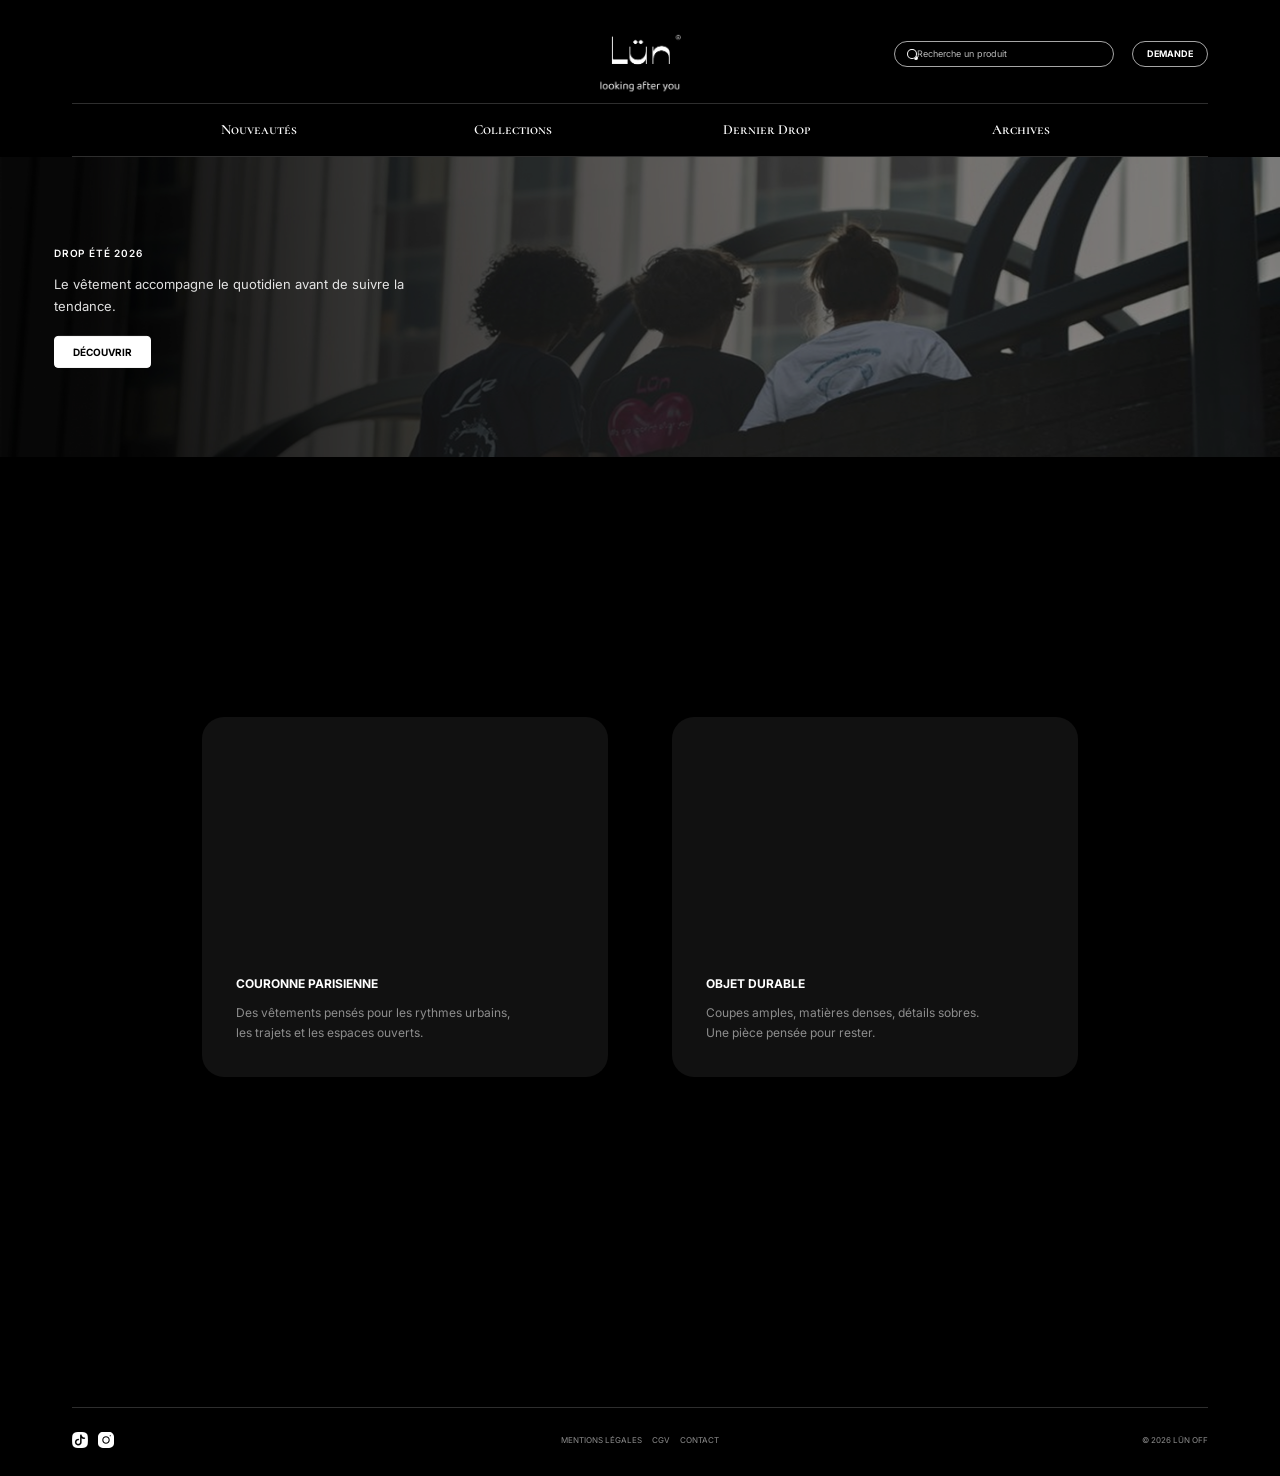
==== index.html @ eb6a6008 "Premier envoi de mon site" ====
<!DOCTYPE html>
<html lang="fr">
<head>
    <meta charset="UTF-8">
    <meta name="viewport" content="width=device-width, initial-scale=1.0">
    <title>LÜN — Summer Drop</title>
    <link rel="preconnect" href="https://fonts.googleapis.com">
    <link rel="preconnect" href="https://fonts.gstatic.com" crossorigin>
    <link href="https://fonts.googleapis.com/css2?family=Cormorant+SC:wght@500;600&family=Inter:wght@300;400;500;600;700;800&display=swap" rel="stylesheet">
    <link rel="stylesheet" href="style.css">
</head>

<body>
<header class="site-header">
    <div class="header-main">
        <div class="header-spacer"></div>

        <a href="index.html" class="brand" aria-label="Accueil LÜN">
            <img src="logo.png" alt="LÜN">
        </a>

        <div class="header-tools">
            <label class="search-shell">
                <input type="search" class="search-custom" placeholder="Recherche un produit" aria-label="Recherche un produit">
            </label>
            <a href="panier.html" class="header-order-link">Demande</a>
        </div>
    </div>

    <nav class="nav-links" aria-label="Navigation principale">
        <a href="nouveautes.html">Nouveautés</a>
        <a href="nouveautes.html#collection">Collections</a>
        <a href="nouveautes.html">Dernier Drop</a>
        <a href="archives.html">Archives</a>
    </nav>
</header>

<main>
    <section class="home-hero">
        <img src="banner.jpg" alt="LÜN Summer Drop en milieu urbain">

        <div class="home-hero-content">
            <p class="eyebrow">Drop été 2026</p>
            <h1>Le vêtement accompagne le quotidien avant de suivre la tendance.</h1>
            <a href="nouveautes.html" class="primary-link">Découvrir</a>
        </div>
    </section>

    <section class="editorial-grid" aria-label="Univers LÜN">
        <article class="editorial-tile">
            <p>Couronne parisienne</p>
            <span>Des vêtements pensés pour les rythmes urbains, les trajets et les espaces ouverts.</span>
        </article>

        <article class="editorial-tile">
            <p>Objet durable</p>
            <span>Coupes amples, matières denses, détails sobres. Une pièce pensée pour rester.</span>
        </article>
    </section>
</main>

<footer class="site-footer">
    <div class="footer-socials">
        <a href="https://www.tiktok.com/" target="_blank" rel="noreferrer" aria-label="TikTok LÜN">
            <img src="tiktok bouton.svg" alt="">
        </a>
        <a href="https://www.instagram.com/lunofc01/" target="_blank" rel="noreferrer" aria-label="Instagram LÜN">
            <img src="instagram bouton.svg" alt="">
        </a>
    </div>

    <div class="footer-links">
        <a href="panier.html#infos">Mentions légales</a>
        <a href="panier.html#infos">CGV</a>
        <a href="panier.html#contact">Contact</a>
    </div>

    <p class="footer-copy">© 2026 LÜN OFF</p>
</footer>

<script src="script.js"></script>
</body>
</html>
---- style.css ----
:root {
    --black: #000000;
    --white: #ffffff;
    --muted: #8d8d8d;
    --soft: #151515;
    --line: rgba(255, 255, 255, 0.18);
    --line-soft: rgba(255, 255, 255, 0.08);
}

* {
    box-sizing: border-box;
    margin: 0;
    padding: 0;
}

html {
    scroll-behavior: smooth;
}

body {
    min-height: 100vh;
    background: var(--black);
    color: var(--white);
    font-family: "Inter", Arial, sans-serif;
    overflow-x: hidden;
}

a {
    color: inherit;
    text-decoration: none;
}

img {
    display: block;
    max-width: 100%;
}

button,
input,
select,
textarea {
    font: inherit;
}

.site-header {
    width: 100%;
    padding: 12px 72px 0;
}

.header-main {
    display: grid;
    grid-template-columns: 1fr auto 1fr;
    align-items: center;
    min-height: 58px;
}

.brand {
    display: inline-flex;
    justify-content: center;
}

.brand img {
    width: 82px;
    height: auto;
}

.header-tools {
    display: flex;
    justify-content: flex-end;
    align-items: center;
    gap: 18px;
}

.search-shell {
    width: 220px;
    height: 26px;
    display: flex;
    align-items: center;
    border: 1px solid rgba(255, 255, 255, 0.65);
    border-radius: 999px;
    padding: 0 12px;
    color: rgba(255, 255, 255, 0.72);
}

.search-shell::before {
    content: "";
    width: 8px;
    height: 8px;
    border: 1px solid var(--white);
    border-radius: 50%;
    box-shadow: 4px 4px 0 -3px var(--white);
    margin-right: auto;
}

.search-shell input {
    width: 100%;
    min-width: 0;
    border: 0;
    outline: 0;
    background: transparent;
    color: var(--white);
    font-size: 9px;
}

.search-shell input::placeholder {
    color: rgba(255, 255, 255, 0.72);
}

.header-order-link {
    display: inline-flex;
    align-items: center;
    justify-content: center;
    height: 26px;
    padding: 0 14px;
    border: 1px solid rgba(255, 255, 255, 0.65);
    border-radius: 999px;
    color: var(--white);
    font-size: 9px;
    font-weight: 700;
    text-transform: uppercase;
    transition: background 180ms ease, color 180ms ease, transform 180ms ease;
}

.header-order-link:hover {
    background: var(--white);
    color: var(--black);
    transform: translateY(-1px);
}

.nav-links {
    display: grid;
    grid-template-columns: repeat(4, 1fr);
    gap: 24px;
    align-items: center;
    margin-top: 8px;
    padding: 17px 72px 18px;
    border-top: 1px solid var(--line);
    border-bottom: 1px solid var(--line);
}

.nav-links a {
    text-align: center;
    font-family: "Cormorant SC", serif;
    font-size: 14px;
    font-weight: 600;
    transition: color 180ms ease;
}

.nav-links a:hover {
    color: var(--muted);
}

.home-hero {
    position: relative;
    width: 100%;
    min-height: 300px;
    margin-top: 0;
    overflow: hidden;
}

.home-hero img {
    width: 100%;
    height: 300px;
    object-fit: cover;
    object-position: center;
    filter: brightness(0.56) contrast(1.05);
}

.home-hero-content {
    position: absolute;
    left: 54px;
    top: 50%;
    width: min(410px, calc(100% - 48px));
    transform: translateY(-50%);
}

.eyebrow {
    color: var(--white);
    font-size: 10px;
    font-weight: 600;
    text-transform: uppercase;
    letter-spacing: 0.08em;
}

.home-hero h1 {
    max-width: 390px;
    margin: 14px 0 18px;
    font-size: 13px;
    font-weight: 400;
    line-height: 1.7;
    color: rgba(255, 255, 255, 0.88);
}

.primary-link,
.request-btn {
    display: inline-flex;
    align-items: center;
    justify-content: center;
    min-height: 32px;
    padding: 0 18px;
    border: 1px solid var(--white);
    border-radius: 4px;
    background: var(--white);
    color: var(--black);
    font-size: 10px;
    font-weight: 700;
    text-transform: uppercase;
    transition: background 180ms ease, color 180ms ease, transform 180ms ease;
}

.primary-link:hover,
.request-btn:hover {
    background: var(--black);
    color: var(--white);
    transform: translateY(-1px);
}

.editorial-grid {
    display: grid;
    grid-template-columns: repeat(2, minmax(0, 1fr));
    gap: 64px;
    max-width: 940px;
    margin: 260px auto 330px;
    padding: 0 32px;
}

.editorial-tile {
    min-height: 360px;
    border-radius: 22px;
    background: #111111;
    padding: 34px;
    display: flex;
    flex-direction: column;
    justify-content: flex-end;
}

.editorial-tile p {
    margin-bottom: 12px;
    font-size: 12px;
    font-weight: 700;
    text-transform: uppercase;
}

.editorial-tile span {
    max-width: 290px;
    color: var(--muted);
    font-size: 12px;
    line-height: 1.7;
}

.drop-page,
.order-page,
.archives-page {
    max-width: 1260px;
    margin: 0 auto;
    padding: 48px 72px 240px;
}

.drop-intro,
.order-intro {
    max-width: 610px;
    margin: 0 auto;
    text-align: center;
}

.drop-intro h1,
.order-intro h1 {
    margin: 22px auto 12px;
    font-size: 17px;
    font-weight: 500;
    line-height: 1.6;
}

.drop-intro p:last-child,
.order-intro p:last-child {
    color: var(--muted);
    font-size: 12px;
    line-height: 1.7;
}

.drop-status,
.archive-feature {
    max-width: 780px;
    margin: 100px auto 90px;
    text-align: center;
}

.drop-status-card {
    min-height: 300px;
    border-radius: 24px;
    background: #111111;
    display: grid;
    place-items: center;
    color: #777777;
    font-size: 17px;
    font-weight: 700;
    text-transform: uppercase;
}

.drop-status p,
.archive-feature p {
    margin-top: 28px;
    font-size: 10px;
    font-weight: 700;
    text-transform: uppercase;
}

.product-feature {
    display: grid;
    grid-template-columns: minmax(260px, 0.86fr) minmax(290px, 0.72fr);
    gap: 110px;
    align-items: start;
    max-width: 950px;
    margin: 0 auto;
}

.product-media > span {
    display: inline-block;
    margin-bottom: 30px;
    padding-bottom: 8px;
    border-bottom: 1px solid var(--white);
    font-size: 10px;
}

.product-image-stage {
    position: relative;
    width: min(300px, 100%);
    height: 380px;
}

.product-img {
    position: absolute;
    inset: 0;
    width: 100%;
    height: 100%;
    object-fit: contain;
    transition: opacity 220ms ease;
}

.img-back {
    opacity: 0;
}

.product-image-stage:hover .img-front {
    opacity: 0;
}

.product-image-stage:hover .img-back {
    opacity: 1;
}

.product-panel {
    padding-top: 48px;
}

.product-panel h2 {
    margin: 12px 0;
    font-size: 28px;
    font-weight: 600;
    text-transform: uppercase;
}

.product-lead {
    max-width: 350px;
    color: var(--muted);
    font-size: 13px;
    line-height: 1.8;
}

.product-price {
    margin: 24px 0 26px;
    font-size: 16px;
    font-weight: 700;
}

.product-specs {
    display: grid;
    gap: 11px;
    margin-bottom: 30px;
    color: rgba(255, 255, 255, 0.74);
    font-size: 11px;
    text-transform: uppercase;
}

.sizes-container {
    margin-bottom: 28px;
}

.sizes-title {
    display: block;
    margin-bottom: 12px;
    font-size: 10px;
    font-weight: 700;
    text-transform: uppercase;
}

.sizes-box {
    display: flex;
    gap: 10px;
}

.size-btn {
    width: 40px;
    height: 36px;
    border: 1px solid var(--line);
    border-radius: 4px;
    background: transparent;
    color: var(--white);
    cursor: pointer;
    font-size: 12px;
    font-weight: 700;
    transition: background 180ms ease, color 180ms ease, border-color 180ms ease;
}

.size-btn:hover,
.size-btn.is-selected {
    background: var(--white);
    color: var(--black);
    border-color: var(--white);
}

.size-btn.out-of-stock {
    position: relative;
    color: #3d3d3d;
    cursor: not-allowed;
}

.size-btn.out-of-stock::after {
    content: "";
    position: absolute;
    inset: 0;
    background: linear-gradient(to top right, transparent 48%, #3d3d3d 49%, #3d3d3d 51%, transparent 52%);
}

.archive-grid {
    display: grid;
    grid-template-columns: repeat(2, minmax(180px, 1fr));
    gap: 170px;
    max-width: 780px;
    margin: 0 auto;
}

.archive-separator {
    display: grid;
    grid-template-columns: auto 1fr;
    align-items: center;
    gap: 22px;
    max-width: 780px;
    margin: 0 auto 72px;
    color: var(--muted);
}

.archive-separator::after {
    content: "";
    height: 1px;
    background: var(--line);
}

.archive-separator span {
    color: var(--white);
    font-size: 10px;
    font-weight: 800;
    text-transform: uppercase;
}

.archive-separator p {
    grid-column: 1 / -1;
    max-width: 420px;
    font-size: 11px;
    line-height: 1.7;
}

.archive-grid article {
    text-align: center;
}

.archive-grid img {
    width: 190px;
    height: 255px;
    margin: 0 auto 22px;
    border-radius: 16px;
    object-fit: cover;
    background: #111111;
}

.archive-grid span {
    font-size: 10px;
    font-weight: 700;
    text-transform: uppercase;
}

.order-layout {
    display: grid;
    grid-template-columns: minmax(280px, 1fr) minmax(240px, 340px);
    gap: 90px;
    max-width: 900px;
    margin: 80px auto 0;
}

.order-form {
    display: grid;
    gap: 18px;
}

.order-form label {
    display: grid;
    gap: 8px;
    color: var(--muted);
    font-size: 10px;
    font-weight: 700;
    text-transform: uppercase;
}

.order-form input,
.order-form select,
.order-form textarea {
    width: 100%;
    border: 1px solid var(--line-soft);
    border-radius: 7px;
    background: #0f0f0f;
    color: var(--white);
    padding: 13px 14px;
    outline: none;
}

.order-form input:focus,
.order-form select:focus,
.order-form textarea:focus {
    border-color: var(--white);
}

.form-note {
    color: var(--muted);
    font-size: 11px;
    line-height: 1.6;
}

.order-summary {
    align-self: start;
    border: 1px solid var(--line-soft);
    border-radius: 18px;
    background: #101010;
    padding: 28px;
}

.order-summary img {
    width: 160px;
    margin: 0 auto 28px;
}

.order-summary h2 {
    font-size: 15px;
    font-weight: 700;
    text-transform: uppercase;
}

.order-summary p {
    margin: 12px 0 18px;
    font-weight: 700;
}

.order-summary span {
    color: var(--muted);
    font-size: 12px;
    line-height: 1.7;
}

.site-footer {
    display: grid;
    grid-template-columns: 1fr auto 1fr;
    align-items: center;
    gap: 28px;
    width: calc(100% - 144px);
    margin: 0 auto;
    padding: 24px 0 28px;
    border-top: 1px solid var(--line);
}

.footer-socials {
    display: flex;
    align-items: center;
    gap: 10px;
}

.footer-socials img {
    width: 16px;
    height: 16px;
}

.footer-links {
    display: flex;
    gap: 10px;
}

.footer-links a,
.footer-copy {
    color: var(--muted);
    font-size: 8px;
    text-transform: uppercase;
}

.footer-links a:hover {
    color: var(--white);
}

.footer-copy {
    justify-self: end;
}

@media (max-width: 900px) {
    .site-header {
        padding: 12px 24px 0;
    }

    .header-main {
        grid-template-columns: 1fr;
        gap: 14px;
    }

    .header-spacer {
        display: none;
    }

    .header-tools {
        justify-content: center;
    }

    .nav-links {
        padding: 15px 0;
        gap: 8px;
    }

    .nav-links a {
        font-size: 12px;
    }

    .home-hero-content {
        left: 24px;
    }

    .editorial-grid,
    .product-feature,
    .order-layout,
    .archive-grid {
        grid-template-columns: 1fr;
        gap: 42px;
    }

    .editorial-grid {
        margin: 120px auto 160px;
    }

    .drop-page,
    .order-page,
    .archives-page {
        padding: 40px 24px 140px;
    }

    .drop-status-card {
        min-height: 240px;
    }

    .archive-separator {
        margin-bottom: 48px;
    }

    .product-feature {
        max-width: 420px;
    }

    .product-panel {
        padding-top: 0;
    }

    .site-footer {
        width: calc(100% - 48px);
        grid-template-columns: 1fr;
        justify-items: center;
    }

    .footer-copy {
        justify-self: center;
    }
}

@media (max-width: 560px) {
    .search-shell {
        width: 160px;
    }

    .header-tools {
        gap: 12px;
    }

    .nav-links {
        grid-template-columns: repeat(2, 1fr);
    }

    .home-hero img {
        height: 260px;
    }

    .editorial-tile {
        min-height: 280px;
    }

    .drop-intro h1,
    .order-intro h1 {
        font-size: 15px;
    }
}
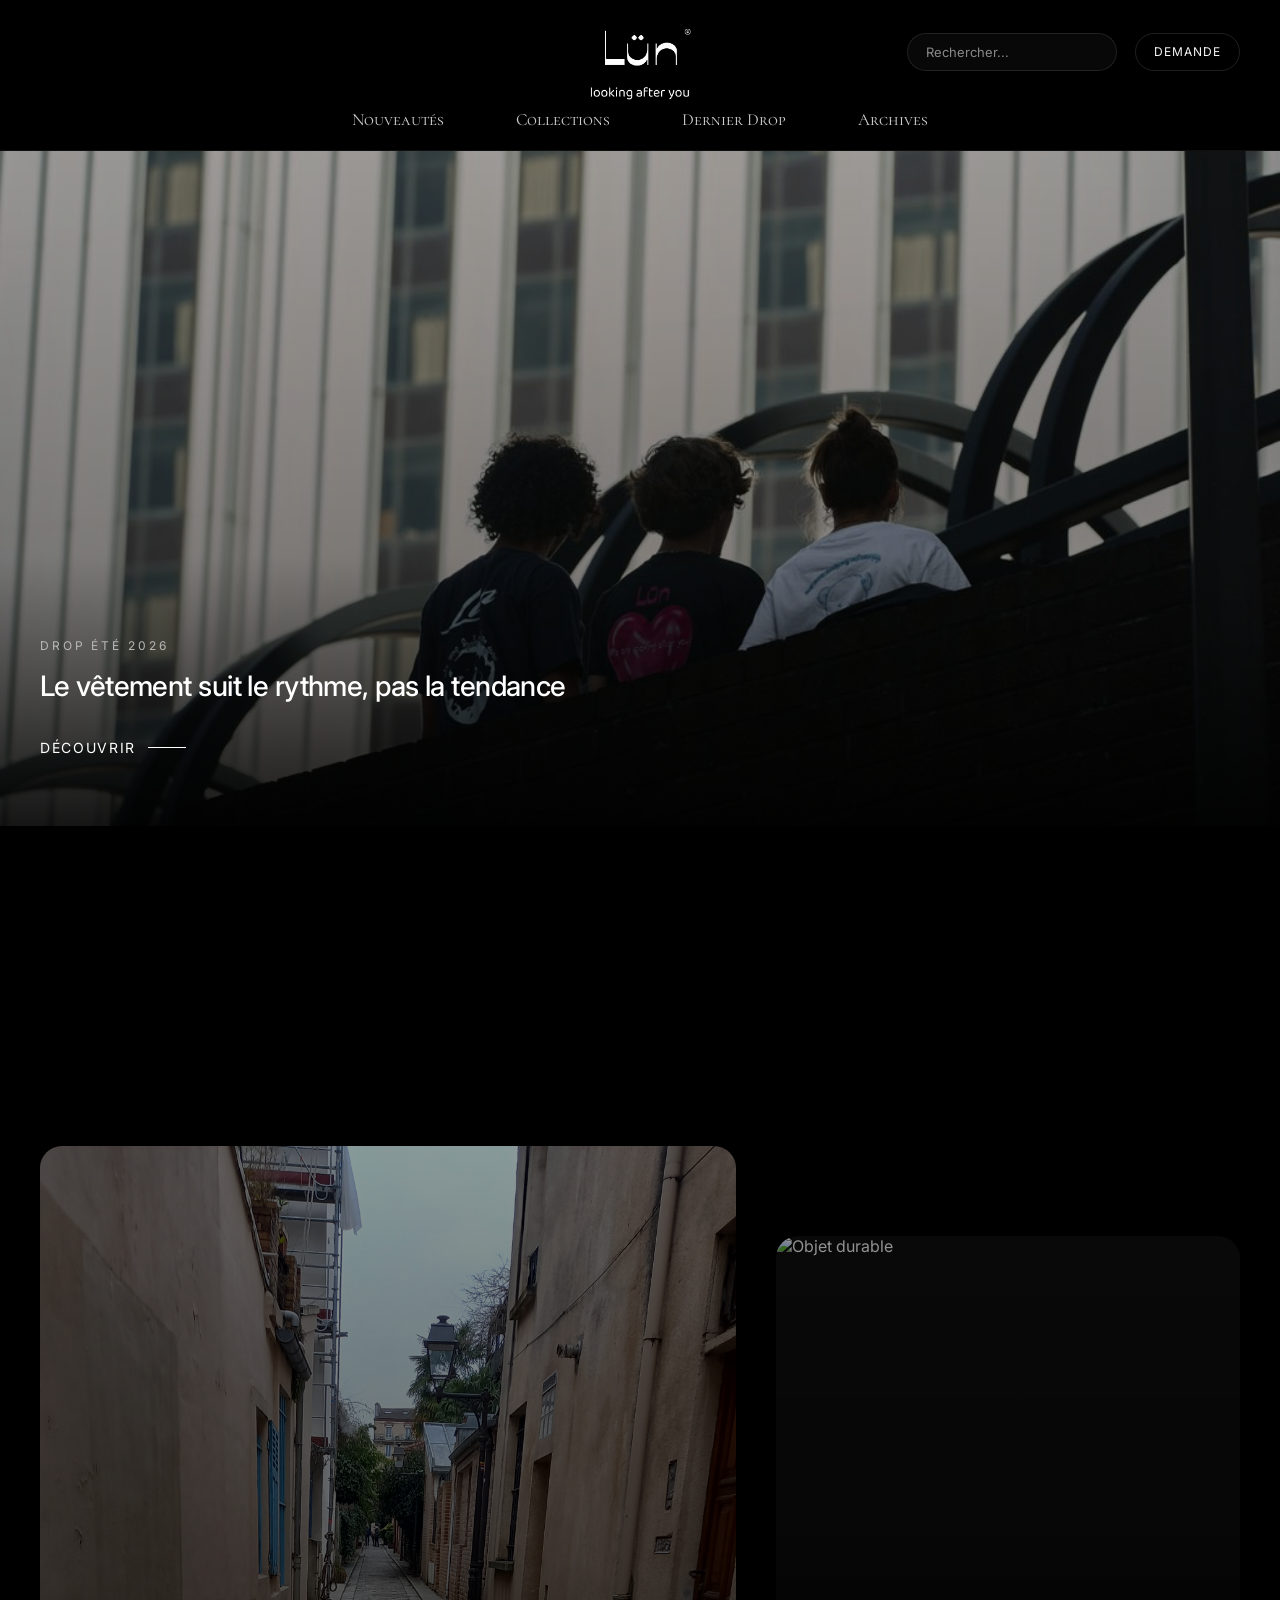
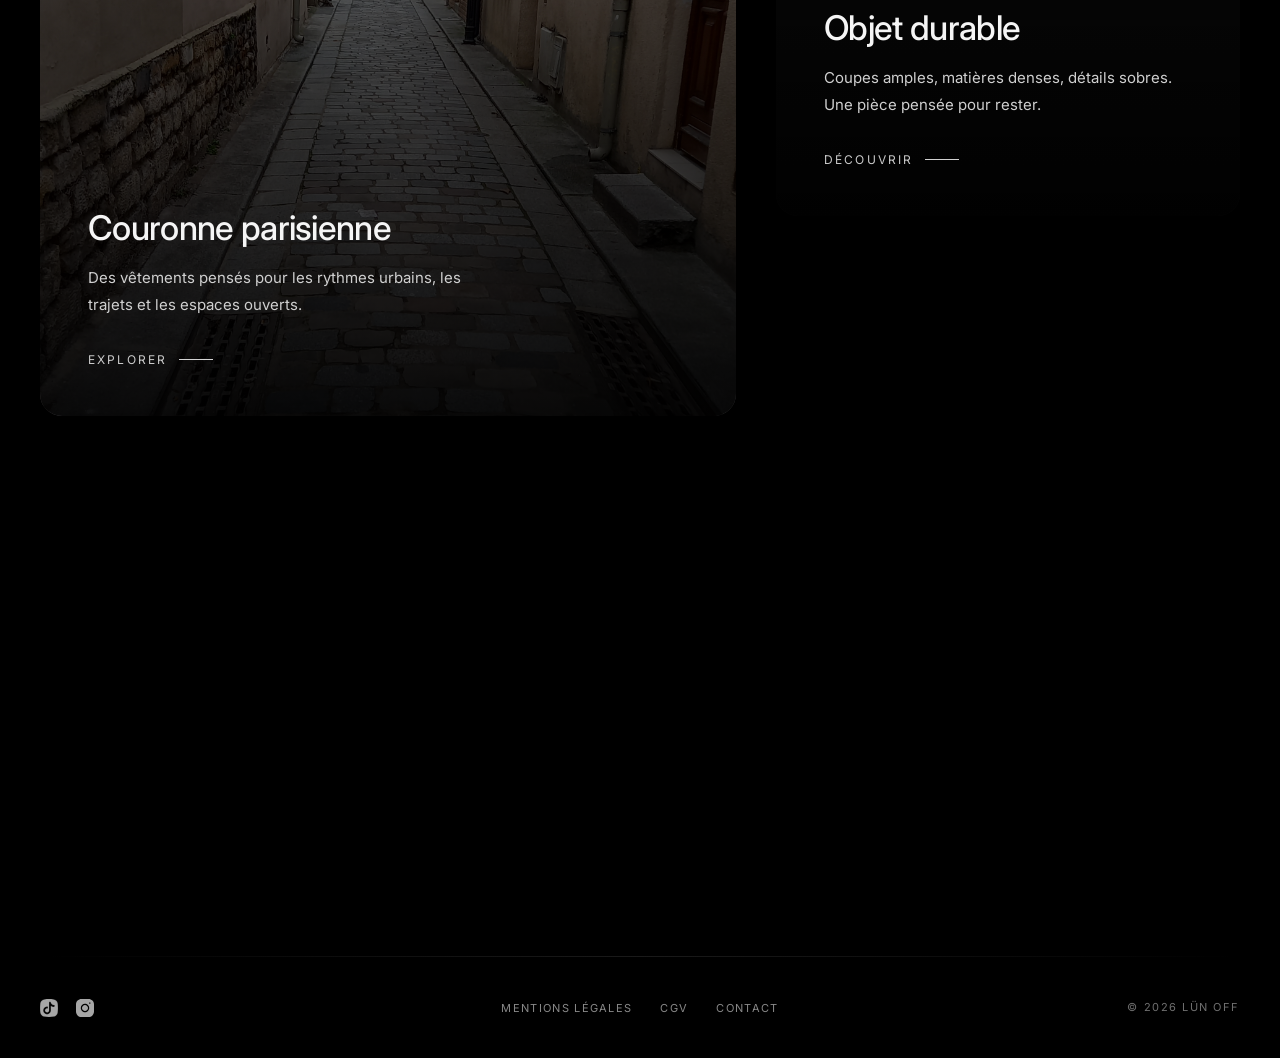
==== commit 97117d10: "Fix: calcul des frais de port et alignement du bouton retour" ====
--- a/index.html
+++ b/index.html
@@ -7,22 +7,22 @@
     <link rel="preconnect" href="https://fonts.googleapis.com">
     <link rel="preconnect" href="https://fonts.gstatic.com" crossorigin>
     <link href="https://fonts.googleapis.com/css2?family=Cormorant+SC:wght@500;600&family=Inter:wght@300;400;500;600;700;800&display=swap" rel="stylesheet">
-    <link rel="stylesheet" href="style.css">
+    <link rel="stylesheet" href="style2.css">
 </head>
 
 <body>
 <header class="site-header">
     <div class="header-main">
-        <div class="header-spacer"></div>
+        <div></div>
 
         <a href="index.html" class="brand" aria-label="Accueil LÜN">
             <img src="logo.png" alt="LÜN">
         </a>
 
         <div class="header-tools">
-            <label class="search-shell">
-                <input type="search" class="search-custom" placeholder="Recherche un produit" aria-label="Recherche un produit">
-            </label>
+            <div class="search-shell">
+                <input type="text" placeholder="Rechercher...">
+            </div>
             <a href="panier.html" class="header-order-link">Demande</a>
         </div>
     </div>
@@ -36,26 +36,40 @@
 </header>
 
 <main>
-    <section class="home-hero">
+    <section class="home-hero section">
         <img src="banner.jpg" alt="LÜN Summer Drop en milieu urbain">
 
         <div class="home-hero-content">
             <p class="eyebrow">Drop été 2026</p>
-            <h1>Le vêtement accompagne le quotidien avant de suivre la tendance.</h1>
+            <h1>Le vêtement suit le rythme, pas la tendance</h1>
             <a href="nouveautes.html" class="primary-link">Découvrir</a>
         </div>
     </section>
 
-    <section class="editorial-grid" aria-label="Univers LÜN">
-        <article class="editorial-tile">
-            <p>Couronne parisienne</p>
-            <span>Des vêtements pensés pour les rythmes urbains, les trajets et les espaces ouverts.</span>
-        </article>
+    <section>
+        <div class="editorial-grid">
+            <article class="editorial-tile">
+                <div class="tile-bg">
+                    <img src="couronne-parisienne.jpg" alt="Couronne parisienne">
+                </div>
+                <div class="tile-content">
+                    <h2 class="tile-title">Couronne parisienne</h2>
+                    <p class="tile-desc">Des vêtements pensés pour les rythmes urbains, les trajets et les espaces ouverts.</p>
+                    <a href="nouveautes.html#collection" class="tile-btn">Explorer</a>
+                </div>
+            </article>
 
-        <article class="editorial-tile">
-            <p>Objet durable</p>
-            <span>Coupes amples, matières denses, détails sobres. Une pièce pensée pour rester.</span>
-        </article>
+            <article class="editorial-tile">
+                <div class="tile-bg">
+                    <img src="objet-durable.jpg" alt="Objet durable">
+                </div>
+                <div class="tile-content">
+                    <h2 class="tile-title">Objet durable</h2>
+                    <p class="tile-desc">Coupes amples, matières denses, détails sobres. Une pièce pensée pour rester.</p>
+                    <a href="nouveautes.html#collection" class="tile-btn">Découvrir</a>
+                </div>
+            </article>
+        </div>
     </section>
 </main>
 
--- a/style2.css
+++ b/style2.css
@@ -0,0 +1,1390 @@
+/* ==========================================================
+   LÜN DESIGN SYSTEM & RESETS
+   Version 2.1 (Cleaned & Optimized)
+========================================================== */
+
+:root {
+    /* Typography Scale */
+    --fs-xs: .75rem;
+    --fs-sm: .875rem;
+    --fs-md: 1rem;
+    --fs-lg: 1.125rem;
+    --fs-xl: 1.5rem;
+    --fs-2xl: 2.2rem;
+    --fs-3xl: 3.4rem;
+    --fs-4xl: 4.8rem;
+
+    /* Spacing */
+    --space-1: 4px;
+    --space-2: 8px;
+    --space-3: 12px;
+    --space-4: 16px;
+    --space-5: 24px;
+    --space-6: 32px;
+    --space-7: 48px;
+    --space-8: 64px;
+    --space-9: 96px;
+    --space-10: 140px;
+    --space-11: 200px;
+
+    --space-xs: 8px;
+    --space-sm: 16px;
+    --space-md: 32px;
+    --space-lg: 64px;
+    --space-xl: 120px;
+    --space-2xl: 180px;
+
+    /* Brand Colors */
+    --bg: #000;
+    --surface: #0b0b0b;
+    --white: #fff;
+    --text: #f5f5f5;
+    --text-soft: #b8b8b8;
+    --border: rgba(255, 255, 255, .12);
+    --border-hover: rgba(255, 255, 255, .28);
+
+    /* Layout & Effects */
+    --container: 1320px;
+    --shadow-sm: 0 10px 25px rgba(0, 0, 0, .20);
+    --shadow-md: 0 20px 45px rgba(0, 0, 0, .35);
+    --shadow-lg: 0 40px 80px rgba(0, 0, 0, .50);
+    
+    --radius-sm: 8px;
+    --radius-md: 18px;
+    --radius-lg: 28px;
+    --radius-full: 999px;
+
+    /* Smooth Micro-interactions */
+    --ease: cubic-bezier(.22, .61, .36, 1);
+    --speed-fast: .25s;
+    --speed: .45s;
+    --speed-slow: .8s;
+    --transition: .35s cubic-bezier(.22, .61, .36, 1);
+}
+
+/* Global Reset */
+*, *::before, *::after {
+    margin: 0;
+    padding: 0;
+    box-sizing: border-box;
+}
+
+html {
+    scroll-behavior: smooth;
+}
+
+body {
+    background: var(--bg);
+    color: var(--text);
+    font-family: "Inter", sans-serif;
+    overflow-x: hidden;
+    text-rendering: optimizeLegibility;
+    -webkit-font-smoothing: antialiased;
+    cursor: default;
+}
+
+/* Typography Base */
+h1, h2, h3, h4 {
+    font-weight: 500;
+    line-height: 1.05;
+    letter-spacing: -.03em;
+}
+
+h1 {
+    font-size: clamp(42px, 5vw, 82px);
+    font-weight: 600;
+    letter-spacing: -.04em;
+}
+
+h2 {
+    font-size: 32px;
+}
+
+p {
+    font-size: var(--fs-md);
+    line-height: 1.8;
+    color: var(--text-soft);
+    max-width: 70ch;
+}
+
+img {
+    display: block;
+    width: 100%;
+    height: auto;
+    transition: transform var(--speed-slow) var(--ease), filter var(--speed) ease, opacity .4s ease;
+}
+
+a {
+    text-decoration: none;
+    color: inherit;
+    transition: color .25s ease, opacity .25s ease;
+}
+
+button, input, textarea {
+    font: inherit;
+    color: inherit;
+    background: transparent;
+    border: none;
+    outline: none;
+    transition: border-color .3s, background .3s, transform .25s, color .25s;
+}
+
+button {
+    cursor: pointer;
+}
+
+button:active {
+    transform: scale(.97);
+}
+
+input:focus, textarea:focus {
+    border-color: var(--white);
+}
+
+::selection {
+    background: var(--white);
+    color: #000;
+}
+
+/* Scrollbar Customization */
+::-webkit-scrollbar { width: 10px; }
+::-webkit-scrollbar-track { background: #050505; }
+::-webkit-scrollbar-thumb { background: #2b2b2b; border-radius: 999px; }
+::-webkit-scrollbar-thumb:hover { background: #555; }
+
+/* Structural Components */
+.container {
+    width: min(var(--container), calc(100% - 80px));
+    margin-inline: auto;
+}
+
+section, .section {
+    position: relative;
+    padding-block: 140px;
+}
+.section-sm { padding-block: 80px; }
+.section-lg { padding-block: 220px; }
+
+.grid { display: grid; gap: 40px; }
+.grid-2 { grid-template-columns: repeat(2, 1fr); }
+.grid-3 { grid-template-columns: repeat(3, 1fr); }
+.grid-4 { grid-template-columns: repeat(4, 1fr); }
+
+.divider {
+    width: 100%;
+    height: 1px;
+    background: rgba(255, 255, 255, .08);
+}
+
+/* ==========================================================
+   HEADER FIXED
+========================================================== */
+.site-header {
+    position: sticky;
+    top: 0;
+    z-index: 1000;
+    backdrop-filter: blur(18px);
+    -webkit-backdrop-filter: blur(18px);
+    background: rgba(0,0,0,.82);
+    border-bottom: 1px solid rgba(255,255,255,.06);
+    transition: all .35s ease;
+}
+
+.site-header.scrolled {
+    background: rgba(0,0,0,.94);
+    border-bottom: 1px solid rgba(255,255,255,.10);
+}
+
+.header-main {
+    width: min(var(--container), calc(100% - 80px));
+    margin: auto;
+    height: 88px;
+    display: grid;
+    grid-template-columns: 1fr auto 1fr;
+    align-items: center;
+}
+
+.brand {
+    grid-column: 2;
+    display: flex;
+    justify-content: center;
+    align-items: center;
+}
+
+.brand img {
+    width: 102px;
+    transition: transform .4s ease;
+}
+
+.brand:hover img {
+    transform: scale(1.03);
+}
+
+.header-tools {
+    grid-column: 3;
+    display: flex;
+    justify-content: flex-end;
+    align-items: center; /* Aligne la recherche et le bouton parfaitement sur la même ligne horizontale */
+    gap: 18px;
+}
+.search-shell {
+    width: 210px;
+    height: 38px;
+    display: flex;
+    align-items: center;
+    padding: 0 18px;
+    border-radius: 999px;
+    border: 1px solid rgba(255, 255, 255, .10);
+    background: rgba(255, 255, 255, .03);
+    transition: var(--transition);
+}
+.search-shell:hover { border-color: rgba(255, 255, 255, .22); }
+.search-shell input { font-size: 13px; width: 100%; }
+.search-shell input::placeholder { color: #888; }
+
+.header-order-link {
+    height: 38px;
+    padding: 0 18px;
+    display: flex;
+    align-items: center;
+    border-radius: 999px;
+    border: 1px solid rgba(255, 255, 255, .12);
+    font-size: 12px;
+    letter-spacing: .08em;
+    text-transform: uppercase;
+    transition: var(--transition);
+}
+.header-order-link:hover {
+    background: var(--white);
+    color: #000;
+}
+
+.nav-links {
+    width: min(var(--container), calc(100% - 80px));
+    margin: auto;
+    height: 62px;
+    display: flex;
+    justify-content: center;
+    align-items: center;
+    gap: 72px;
+}
+.nav-links a {
+    position: relative;
+    font-family: "Cormorant SC", serif;
+    font-size: 17px;
+    color: #cfcfcf;
+}
+.nav-links a:hover { color: var(--white); }
+.nav-links a::after {
+    content: "";
+    position: absolute;
+    left: 0;
+    bottom: -8px;
+    width: 0;
+    height: 1px;
+    background: var(--white);
+    transition: .35s var(--ease);
+}
+.nav-links a:hover::after { width: 100%; }
+
+/* ==========================================================
+   HERO FIXED & TYPOGRAPHY CALIBRATION
+========================================================== */
+.home-hero {
+    position: relative;
+    width: 100%;
+    height: 75vh;             /* Hauteur premium stable */
+    min-height: 580px;        /* Évite d'étirer la photo vers le bas */
+    overflow: hidden;
+    background: #000;
+}
+
+.home-hero img {
+    position: absolute;
+    inset: 0;
+    width: 100%;
+    height: 100%;
+    object-fit: cover;
+    object-position: center 35%; /* Recadre l'image élégamment */
+    filter: brightness(.65);     /* Donne du piqué et de la clarté à la photo */
+    z-index: 1;                  /* Reste au fond */
+    transition: transform 8s var(--ease);
+}
+
+.home-hero:hover img {
+    transform: scale(1.02);      /* Micro-zoom élégant */
+}
+
+.home-hero::after {
+    content: "";
+    position: absolute;
+    inset: 0;
+    /* Dégradé chirurgical : transparent en haut, sombre uniquement sur le bas */
+    background: linear-gradient(
+        to top,
+        rgba(0, 0, 0, 0.85) 0%,
+        rgba(0, 0, 0, 0.20) 40%,
+        transparent 100%
+    );
+    z-index: 2;                  /* Passe au-dessus de l'image, sous le texte */
+}
+
+.home-hero-content {
+    position: absolute;
+    bottom: 0;
+    left: 50%;
+    transform: translateX(-50%);
+    z-index: 3;                  /* Force le texte à passer AU-DESSUS du voile noir */
+    width: min(var(--container), calc(100% - 80px));
+    padding-bottom: 70px;        /* Aligné au pixel près */
+    display: flex;
+    flex-direction: column;
+    align-items: flex-start;
+}
+
+.eyebrow {
+    font-size: var(--fs-xs);
+    text-transform: uppercase;
+    letter-spacing: .24em;
+    color: var(--text-soft);
+    margin-bottom: 12px;
+}
+
+.home-hero h1 {
+    max-width: 900px;
+    font-size: clamp(20px, 2.2vw, 34px);
+    font-weight: 500;
+    line-height: 1.3;
+    letter-spacing: -.02em;
+    color: var(--white);
+    margin-bottom: 34px;
+}
+
+.primary-link {
+    display: inline-flex;
+    align-items: center;
+    gap: 12px;
+    font-size: var(--fs-sm);
+    letter-spacing: .12em;
+    text-transform: uppercase;
+    color: var(--white);
+}
+
+.primary-link::after {
+    content: "";
+    width: 38px;
+    height: 1px;
+    background: var(--white);
+    transition: width .4s var(--ease);
+}
+
+.primary-link:hover::after {
+    width: 64px;
+}
+/* ==========================================================
+   EDITORIAL GRID
+========================================================== */
+.editorial-grid {
+    width: min(var(--container), calc(100% - 80px));
+    margin: 180px auto;
+    display: grid;
+    grid-template-columns: 1.2fr .8fr;
+    gap: 40px;
+    align-items: start;
+}
+.editorial-grid article:nth-child(2) {
+    margin-top: 90px;
+}
+
+.editorial-tile {
+    position: relative;
+    aspect-ratio: 4/5;
+    overflow: hidden;
+    border-radius: 22px;
+    background: #090909;
+    box-shadow: 0 0 0 rgba(255,255,255,0);
+    transition: transform .6s var(--ease), box-shadow .6s var(--ease);
+}
+.editorial-tile:hover {
+    transform: translateY(-6px);
+    box-shadow: 0 30px 60px rgba(0,0,0,.45);
+}
+
+.tile-bg {
+    position: absolute;
+    inset: 0;
+}
+.tile-bg img {
+    filter: brightness(.60);
+    transition: transform 1.4s var(--ease), filter .6s var(--ease);
+}
+.editorial-tile:hover .tile-bg img {
+    transform: scale(1.04);
+    filter: brightness(.72);
+}
+.editorial-tile::before {
+    content: "";
+    position: absolute;
+    inset: 0;
+    background: linear-gradient(to top, rgba(0,0,0,.88), rgba(0,0,0,.30), transparent);
+    z-index: 1;
+}
+
+.tile-content {
+    position: absolute;
+    inset: auto 0 0 0;
+    z-index: 2;
+    padding: 48px;
+}
+.tile-title {
+    font-size: 34px;
+    font-weight: 500;
+    line-height: 1.1;
+    margin-bottom: 18px;
+    letter-spacing: -.02em;
+}
+.tile-desc {
+    max-width: 420px;
+    color: #d0d0d0;
+    font-size: 15px;
+}
+.tile-btn {
+    display: inline-flex;
+    align-items: center;
+    gap: 12px;
+    margin-top: 34px;
+    font-size: 12px;
+    text-transform: uppercase;
+    letter-spacing: .18em;
+    opacity: .82;
+}
+.tile-btn::after {
+    content: "";
+    width: 34px;
+    height: 1px;
+    background: var(--white);
+    transition: .35s var(--ease);
+}
+.tile-btn:hover { opacity: 1; }
+.tile-btn:hover::after { width: 58px; }
+
+/* ==========================================================
+   PRODUCT LAYOUT & COMPONENTS
+========================================================== */
+.product-feature {
+    width: min(var(--container), calc(100% - 80px));
+    margin: 180px auto;
+    display: grid;
+    grid-template-columns: 1.2fr .8fr;
+    gap: 100px;
+    align-items: start;
+}
+.product-media {
+    position: sticky;
+    top: 140px;
+}
+.product-image-stage {
+    width: 100%;
+    aspect-ratio: 4/5;
+    background: #080808;
+    overflow: hidden;
+    border-radius: 24px;
+}
+.product-img {
+    object-fit: cover;
+    transition: transform 1s var(--ease);
+}
+.product-image-stage:hover .product-img {
+    transform: scale(1.03);
+}
+
+.product-panel {
+    display: flex;
+    flex-direction: column;
+    gap: 30px;
+}
+.product-panel h2 {
+    font-size: 44px;
+    letter-spacing: -.03em;
+}
+.product-lead {
+    font-size: 16px;
+    color: #bdbdbd;
+    line-height: 1.9;
+}
+.product-price {
+    font-size: 28px;
+    font-weight: 600;
+}
+.product-specs {
+    display: flex;
+    flex-direction: column;
+    gap: 14px;
+    color: #8d8d8d;
+    font-size: 13px;
+}
+.product-specs div {
+    display: flex;
+    justify-content: space-between;
+    padding: 14px 0;
+    border-bottom: 1px solid rgba(255, 255, 255, .08);
+}
+
+.sizes-box {
+    display: flex;
+    flex-wrap: wrap;
+    gap: 14px;
+}
+.size-btn {
+    width: 52px;
+    height: 52px;
+    border-radius: var(--radius-full);
+    border: 1px solid rgba(255,255,255,.15);
+}
+.size-btn:hover { border-color: var(--white); }
+.size-btn.is-selected { background: var(--white); color: #000; }
+.size-btn.out-of-stock { opacity: .25; cursor: not-allowed; }
+
+.request-btn {
+    width: 100%;
+    height: 58px;
+    border-radius: var(--radius-full);
+    background: var(--white);
+    color: #000;
+    font-size: 13px;
+    font-weight: 600;
+    text-transform: uppercase;
+    letter-spacing: .12em;
+}
+.request-btn:hover { background: #d9d9d9; }
+
+/* Buttons & Badges Common */
+.btn, .button {
+    display: inline-flex;
+    align-items: center;
+    justify-content: center;
+    gap: 12px;
+    padding: 15px 26px;
+    border-radius: var(--radius-full);
+    background: var(--white);
+    color: #000;
+    font-size: 12px;
+    text-transform: uppercase;
+    letter-spacing: .15em;
+    transition: var(--transition);
+}
+.btn:hover, .button:hover { transform: translateY(-2px); }
+
+.btn-dark {
+    background: transparent;
+    color: var(--white);
+    border: 1px solid rgba(255,255,255,.12);
+}
+.btn-dark:hover { background: var(--white); color: #000; }
+
+.btn-text {
+    display: inline-flex;
+    align-items: center;
+    gap: 12px;
+    font-size: 12px;
+    text-transform: uppercase;
+    letter-spacing: .15em;
+}
+.btn-text::after {
+    content: "";
+    width: 40px;
+    height: 1px;
+    background: var(--white);
+    transition: .35s var(--ease);
+}
+.btn-text:hover::after { width: 70px; }
+
+.badge {
+    display: inline-flex;
+    align-items: center;
+    padding: 8px 16px;
+    border-radius: var(--radius-full);
+    background: #111;
+    border: 1px solid rgba(255,255,255,.08);
+    font-size: 11px;
+    text-transform: uppercase;
+    letter-spacing: .12em;
+}
+
+.card {
+    background: #090909;
+    border-radius: 22px;
+    overflow: hidden;
+    border: 1px solid rgba(255,255,255,.05);
+    transition: transform .5s var(--ease), box-shadow .5s var(--ease), border-color .25s;
+}
+.card:hover {
+    border-color: rgba(255,255,255,.10);
+    transform: translateY(-6px);
+    box-shadow: 0 30px 70px rgba(0,0,0,.45);
+}
+
+/* ==========================================================
+   FOOTER
+========================================================== */
+.site-footer {
+    position: relative;
+    width: min(var(--container), calc(100% - 80px));
+    margin: 220px auto 40px;
+    padding-top: 42px;
+    display: grid;
+    grid-template-columns: 1fr auto 1fr;
+    align-items: center;
+    gap: 30px;
+}
+.site-footer::before {
+    content: "";
+    position: absolute;
+    top: 0;
+    left: 0;
+    width: 100%;
+    height: 1px;
+    background: linear-gradient(90deg, transparent, rgba(255,255,255,.10), transparent);
+}
+
+.footer-socials { display: flex; align-items: center; gap: 18px; }
+.footer-socials a { opacity: .65; transition: var(--transition); }
+.footer-socials img { width: 18px; height: 18px; }
+
+.footer-links { display: flex; align-items: center; gap: 28px; }
+.footer-links a {
+    position: relative;
+    font-size: 11px;
+    letter-spacing: .12em;
+    text-transform: uppercase;
+    color: #888;
+}
+.footer-links a:hover { color: var(--white); }
+.footer-links a::after {
+    content: "";
+    position: absolute;
+    left: 0;
+    bottom: -6px;
+    width: 0;
+    height: 1px;
+    background: var(--white);
+    transition: .3s;
+}
+.footer-links a:hover::after { width: 100%; }
+
+.footer-copy {
+    justify-self: end;
+    font-size: 11px;
+    letter-spacing: .14em;
+    text-transform: uppercase;
+    color: #6f6f6f;
+}
+
+/* ==========================================================
+   PREPARATION FOR PREMIUM SCROLL ANIMATIONS
+========================================================== */
+.reveal {
+    opacity: 0;
+    transform: translateY(40px);
+    transition: opacity .8s var(--ease), transform .8s var(--ease);
+}
+.reveal.active {
+    opacity: 1;
+    transform: translateY(0);
+}
+
+.reveal-text {
+    clip-path: polygon(0 0, 100% 0, 100% 0, 0 0);
+    transform: translateY(100%);
+    transition: transform 1.2s var(--ease), clip-path 1.2s var(--ease);
+}
+.reveal-text.active {
+    clip-path: polygon(0 0, 100% 0, 100% 100%, 0 100%);
+    transform: translateY(0);
+}
+
+/* Responsive */
+@media(max-width: 900px) {
+    .editorial-grid, .product-feature { grid-template-columns: 1fr; gap: 60px; }
+    .editorial-grid article:nth-child(2) { margin-top: 0; }
+    .product-media { position: relative; top: auto; }
+    .site-footer { grid-template-columns: 1fr; justify-items: center; gap: 24px; text-align: center; }
+    .footer-copy { justify-self: center; }
+}
+/* ==========================================================
+   PAGES NOUVEAUTÉS / DROP SPECIFIC STYLES
+========================================================== */
+
+/* Structure Générale du Drop */
+.drop-page {
+    width: min(var(--container), calc(100% - 80px));
+    margin: 80px auto 0;
+}
+
+/* Section d'introduction */
+.drop-intro {
+    max-width: 800px;
+    padding-block: 60px 40px;
+}
+
+.drop-intro h1 {
+    font-size: clamp(32px, 4vw, 54px);
+    font-weight: 500;
+    line-height: 1.2;
+    color: var(--white);
+    margin-top: 14px;
+    margin-bottom: 24px;
+    letter-spacing: -.02em;
+}
+
+.drop-intro p:not(.eyebrow) {
+    font-size: var(--fs-md);
+    color: var(--text-soft);
+    line-height: 1.7;
+}
+
+/* Badge Statut d'attente / Bientôt disponible */
+.drop-status {
+    margin-bottom: 100px;
+    display: flex;
+    flex-direction: column;
+    gap: 14px;
+}
+
+.drop-status-card {
+    background: var(--surface);
+    border: 1px solid var(--border);
+    border-radius: var(--radius-md);
+    padding: 24px;
+    display: inline-flex;
+    width: max-content;
+    max-width: 100%;
+}
+
+.drop-status-card span {
+    font-family: "Inter", sans-serif;
+    font-size: 13px;
+    text-transform: uppercase;
+    letter-spacing: .15em;
+    color: var(--white);
+}
+
+.drop-status p {
+    font-size: var(--fs-xs);
+    text-transform: uppercase;
+    letter-spacing: .08em;
+    color: #6f6f6f;
+}
+
+/* Sécurité d'affichage pour la recherche du header */
+.search-custom {
+    background: transparent;
+    border: none;
+    outline: none;
+    color: var(--white);
+    font-size: 13px;
+    width: 100%;
+}
+/* ===== TRANSITION PREMIUM GALERIE ===== */
+
+.product-image-stage {
+    position: relative;
+    overflow: hidden;
+}
+
+/* IMPORTANT : les images se superposent */
+.main-product-image {
+    position: absolute;
+    inset: 0;
+    width: 100%;
+    height: 100%;
+    object-fit: cover;
+    
+    opacity: 1;
+    transition: opacity 0.6s var(--ease), transform 0.8s var(--ease);
+}
+
+/* image sortante / entrante plus smooth */
+.main-product-image.is-fading {
+    opacity: 0;
+    transform: scale(1.02);
+}
+
+
+
+/* Compteur "4 photos" au-dessus de la photo */
+.product-media span {
+    display: block;
+    font-size: var(--fs-xs);
+    text-transform: uppercase;
+    letter-spacing: .1em;
+    color: #555;
+    margin-bottom: 14px;
+}
+
+/* ==========================================================
+   ALIGNEMENT ET VISIBILITÉ DES MINIATURES
+========================================================== */
+.product-thumbnails {
+    display: flex;       
+    gap: 12px;           
+    margin-top: 16px;    
+}
+
+.thumb-btn {
+    width: 70px;         
+    aspect-ratio: 4/5;   
+    border-radius: 8px;  
+    overflow: hidden;
+    border: 1px solid rgba(255, 255, 255, 0.1);
+    cursor: pointer;
+    opacity: 0.4;        
+    transition: opacity .3s var(--ease), border-color .3s var(--ease);
+}
+
+/* Effet au survol et miniature active */
+.thumb-btn:hover, .thumb-btn.is-active {
+    opacity: 1;
+    border-color: var(--white);
+}
+
+.thumb-btn img {
+    width: 100%;
+    height: 100%;
+    object-fit: cover;   
+}
+
+/* ==========================================================
+   TAILLES ET BOUTON D'ACTION
+========================================================== */
+.sizes-container {
+    display: flex;
+    flex-direction: column;
+    gap: 12px;
+    margin-top: 10px;
+}
+
+.sizes-title {
+    font-size: var(--fs-xs);
+    text-transform: uppercase;
+    letter-spacing: .08em;
+    color: var(--text-soft);
+}
+
+/* Le bouton d'action principal transformé en vrai lien cliquable */
+.request-btn.add-to-cart-btn {
+    display: flex;
+    align-items: center;
+    justify-content: center;
+    text-decoration: none;
+    margin-top: 20px;
+    transition: background .3s var(--ease), transform .2s var(--ease);
+}
+
+.request-btn.add-to-cart-btn:hover {
+    background: #e5e5e5;
+    transform: translateY(-2px);
+}
+/* ==========================================================
+   PAGE DEMANDE COMMANDE (ORDER PAGE)
+========================================================== */
+
+.order-page {
+    width: min(var(--container), calc(100% - 80px));
+    margin: 80px auto 0;
+}
+
+/* INTRO */
+.order-intro {
+    max-width: 750px;
+    margin-bottom: 80px;
+}
+
+.order-intro .eyebrow {
+    font-size: var(--fs-xs);
+    text-transform: uppercase;
+    letter-spacing: .25em;
+    color: #777;
+    margin-bottom: 10px;
+}
+
+.order-intro h1 {
+    font-size: clamp(28px, 3vw, 44px);
+    font-weight: 500;
+    color: var(--white);
+    margin-bottom: 20px;
+}
+
+.order-intro p {
+    color: var(--text-soft);
+    line-height: 1.7;
+}
+
+/* LAYOUT 2 COLONNES */
+.order-layout {
+    display: grid;
+    grid-template-columns: 1.3fr .7fr;
+    gap: 80px;
+    align-items: start;
+}
+
+/* FORM */
+.order-form {
+    display: flex;
+    flex-direction: column;
+    gap: 18px;
+}
+
+.order-form label {
+    display: flex;
+    flex-direction: column;
+    font-size: 12px;
+    text-transform: uppercase;
+    letter-spacing: .12em;
+    color: #aaa;
+    gap: 8px;
+}
+
+/* INPUTS STYLE LUXE */
+.order-form input,
+.order-form select,
+.order-form textarea {
+    background: rgba(255,255,255,.03);
+    border: 1px solid rgba(255,255,255,.10);
+    border-radius: 12px;
+    padding: 14px 14px;
+    font-size: 14px;
+    color: var(--white);
+    transition: 0.3s ease;
+}
+
+.order-form input:focus,
+.order-form select:focus,
+.order-form textarea:focus {
+    border-color: var(--white);
+    background: rgba(255,255,255,.05);
+}
+
+/* GRID ADRESSE */
+.address-grid {
+    display: grid;
+    grid-template-columns: 1fr 1fr;
+    gap: 16px;
+}
+
+.address-grid .full-width {
+    grid-column: span 2;
+}
+
+/* DELIVERY BOX */
+.delivery-options {
+    margin-top: 10px;
+    padding: 20px;
+    border-radius: 18px;
+    border: 1px solid rgba(255,255,255,.10);
+    background: rgba(255,255,255,.02);
+}
+
+.delivery-title {
+    font-size: 12px;
+    text-transform: uppercase;
+    letter-spacing: .15em;
+    margin-bottom: 15px;
+    display: block;
+    color: #bbb;
+}
+
+/* RADIO STYLE */
+.radio-label {
+    display: flex;
+    align-items: center;
+    gap: 10px;
+    margin-bottom: 12px;
+    cursor: pointer;
+    font-size: 14px;
+    color: var(--white);
+}
+
+.radio-label input {
+    accent-color: white;
+}
+
+/* SUB OPTIONS (MONDIAL RELAY / COLISSIMO) */
+.sub-options {
+    margin-left: 22px;
+    display: flex;
+    flex-direction: column;
+    gap: 12px;
+}
+
+.sub-radio-label {
+    display: flex;
+    gap: 10px;
+    align-items: flex-start;
+    padding: 14px;
+    border-radius: 14px;
+    border: 1px solid rgba(255,255,255,.08);
+    background: rgba(255,255,255,.02);
+    cursor: pointer;
+    transition: 0.3s;
+}
+
+.sub-radio-label:hover {
+    border-color: rgba(255,255,255,.25);
+}
+
+.carrier-info {
+    display: flex;
+    flex-direction: column;
+    gap: 6px;
+}
+
+.carrier-name {
+    font-size: 13px;
+    color: var(--white);
+}
+
+.carrier-price {
+    font-size: 12px;
+    color: #aaa;
+}
+
+/* LINK MAP */
+.map-btn {
+    font-size: 11px;
+    color: #aaa;
+    text-decoration: underline;
+    margin-top: 6px;
+}
+
+/* INPUT RELAIS */
+#input-relais {
+    margin-top: 8px;
+}
+
+/* SUMMARY (DROITE) */
+.order-summary {
+    position: sticky;
+    top: 120px;
+    background: rgba(255,255,255,.02);
+    border: 1px solid rgba(255,255,255,.08);
+    border-radius: 20px;
+    padding: 24px;
+}
+
+.order-summary img {
+    border-radius: 14px;
+    margin-bottom: 18px;
+}
+
+.order-summary h2 {
+    font-size: 18px;
+    margin-bottom: 18px;
+}
+
+/* PRICE */
+.price-breakdown {
+    display: flex;
+    flex-direction: column;
+    gap: 10px;
+    margin-bottom: 18px;
+}
+
+.price-line {
+    display: flex;
+    justify-content: space-between;
+    font-size: 13px;
+    color: #aaa;
+}
+
+.total-line {
+    color: var(--white);
+    font-weight: 600;
+    border-top: 1px solid rgba(255,255,255,.1);
+    padding-top: 10px;
+}
+
+/* NOTE */
+.form-note {
+    font-size: 11px;
+    color: #777;
+    margin-top: 10px;
+    line-height: 1.6;
+}
+
+/* BUTTON REUSE (amélioré) */
+.request-btn {
+    margin-top: 10px;
+}
+
+/* RESPONSIVE */
+@media (max-width: 900px) {
+    .order-layout {
+        grid-template-columns: 1fr;
+    }
+
+    .order-summary {
+        position: relative;
+        top: auto;
+    }
+
+    .address-grid {
+        grid-template-columns: 1fr;
+    }
+
+    .address-grid .full-width {
+        grid-column: span 1;
+    }
+}
+/* ==========================================================
+   ARCHIVES PAGE — LÜN EDITORIAL STYLE
+========================================================== */
+
+.archives-page {
+    width: min(var(--container), calc(100% - 80px));
+    margin: 80px auto 0;
+}
+
+/* =========================
+   FEATURE (DROP FUTUR)
+========================= */
+.archive-feature {
+    display: flex;
+    flex-direction: column;
+    align-items: flex-start;
+    gap: 18px;
+    padding: 80px 0 60px;
+}
+
+.archive-feature .drop-status-card {
+    padding: 18px 26px;
+    border-radius: var(--radius-full);
+    background: rgba(255,255,255,.03);
+    border: 1px solid rgba(255,255,255,.10);
+    backdrop-filter: blur(12px);
+    -webkit-backdrop-filter: blur(12px);
+    transition: var(--transition);
+}
+
+.archive-feature .drop-status-card:hover {
+    border-color: rgba(255,255,255,.25);
+    transform: translateY(-2px);
+}
+
+.archive-feature .drop-status-card span {
+    font-size: 12px;
+    letter-spacing: .18em;
+}
+
+.archive-feature p {
+    font-size: 14px;
+    color: var(--text-soft);
+    letter-spacing: .08em;
+}
+
+/* =========================
+   SEPARATOR SECTION
+========================= */
+.archive-separator {
+    margin: 60px 0 40px;
+    padding-top: 40px;
+    border-top: 1px solid rgba(255,255,255,.08);
+}
+
+.archive-separator span {
+    font-size: var(--fs-sm);
+    letter-spacing: .25em;
+    text-transform: uppercase;
+    color: var(--white);
+    display: block;
+    margin-bottom: 10px;
+}
+
+.archive-separator p {
+    font-size: 14px;
+    color: var(--text-soft);
+    max-width: 700px;
+}
+
+/* =========================
+   ARCHIVE GRID
+========================= */
+.archive-grid {
+    display: grid;
+    grid-template-columns: repeat(2, 1fr);
+    gap: 40px;
+    margin-top: 60px;
+}
+
+/* CARD ARCHIVE */
+.archive-grid article {
+    position: relative;
+    overflow: hidden;
+    border-radius: 22px;
+    background: #0a0a0a;
+    border: 1px solid rgba(255,255,255,.05);
+    cursor: pointer;
+    transition: transform .6s var(--ease), border-color .4s ease, box-shadow .6s ease;
+}
+
+/* IMAGE */
+.archive-grid article img {
+    width: 100%;
+    height: 420px;
+    object-fit: cover;
+    filter: brightness(.65);
+    transition: transform 1.2s var(--ease), filter .6s ease;
+}
+
+/* HOVER EFFECT */
+.archive-grid article:hover {
+    transform: translateY(-8px);
+    border-color: rgba(255,255,255,.15);
+    box-shadow: 0 35px 80px rgba(0,0,0,.55);
+}
+
+.archive-grid article:hover img {
+    transform: scale(1.05);
+    filter: brightness(.8);
+}
+
+/* LABEL UNDER IMAGE */
+.archive-grid article span {
+    position: absolute;
+    left: 22px;
+    bottom: 22px;
+    font-size: 12px;
+    letter-spacing: .18em;
+    text-transform: uppercase;
+    color: rgba(255,255,255,.85);
+    background: rgba(0,0,0,.35);
+    padding: 10px 14px;
+    border-radius: var(--radius-full);
+    backdrop-filter: blur(10px);
+}
+
+/* =========================
+   RESPONSIVE
+========================= */
+@media (max-width: 900px) {
+    .archive-grid {
+        grid-template-columns: 1fr;
+        gap: 24px;
+    }
+
+    .archive-grid article img {
+        height: 320px;
+    }
+
+    .archive-feature {
+        padding: 60px 0 40px;
+    }
+}
+/* ==========================================================
+   PAGE THANK YOU / CONFIRMATION — LÜN
+========================================================== */
+
+.thankyou-wrapper {
+    width: min(var(--container), calc(100% - 80px));
+    margin: 120px auto;
+    text-align: center;
+    display: flex;
+    flex-direction: column;
+    align-items: center;
+    justify-content: center;
+}
+
+/* petit label */
+.thankyou-wrapper .eyebrow {
+    font-size: var(--fs-xs);
+    letter-spacing: .25em;
+    text-transform: uppercase;
+    color: #777;
+    margin-bottom: 20px;
+}
+
+/* titre principal */
+.thankyou-wrapper h1 {
+    font-size: clamp(26px, 3vw, 42px);
+    font-weight: 600;
+    letter-spacing: -.02em;
+    color: var(--white);
+    margin-bottom: 18px;
+    max-width: 700px;
+}
+
+/* texte description */
+.thankyou-wrapper .product-lead {
+    max-width: 520px;
+    font-size: 15px;
+    line-height: 1.8;
+    color: var(--text-soft);
+    margin-bottom: 40px;
+}
+
+/* status box */
+.thankyou-status {
+    display: inline-flex;
+    flex-direction: column;
+    align-items: center;
+    gap: 6px;
+
+    padding: 18px 28px;
+    border-radius: var(--radius-full);
+
+    background: rgba(255,255,255,.03);
+    border: 1px solid rgba(255,255,255,.10);
+    backdrop-filter: blur(12px);
+
+    margin-bottom: 40px;
+    transition: var(--transition);
+}
+
+.thankyou-status:hover {
+    border-color: rgba(255,255,255,.25);
+    transform: translateY(-2px);
+}
+
+.thankyou-status p {
+    font-size: 10px;
+    letter-spacing: .2em;
+    text-transform: uppercase;
+    color: #777;
+}
+
+.thankyou-status span {
+    font-size: 12px;
+    letter-spacing: .15em;
+    text-transform: uppercase;
+    color: var(--white);
+    font-weight: 600;
+}
+
+/* bouton retour calibré */
+.thankyou-wrapper .request-btn {
+    display: inline-flex;  /* Permet de respecter les dimensions et paddings */
+    align-items: center;
+    justify-content: center;
+    width: 100%;
+    max-width: 260px;      /* Largeur fixe élégante */
+    height: 54px;          /* Hauteur premium stable */
+    margin: 10px auto 0;   /* Centrage parfait */
+    padding: 0 24px;
+    text-decoration: none; /* Retire un éventuel soulignement de lien */
+}
+
+/* petit effet entrée clean */
+.thankyou-wrapper {
+    animation: fadeUp .8s var(--ease) both;
+}
+
+@keyframes fadeUp {
+    from {
+        opacity: 0;
+        transform: translateY(20px);
+    }
+    to {
+        opacity: 1;
+        transform: translateY(0);
+    }
+}
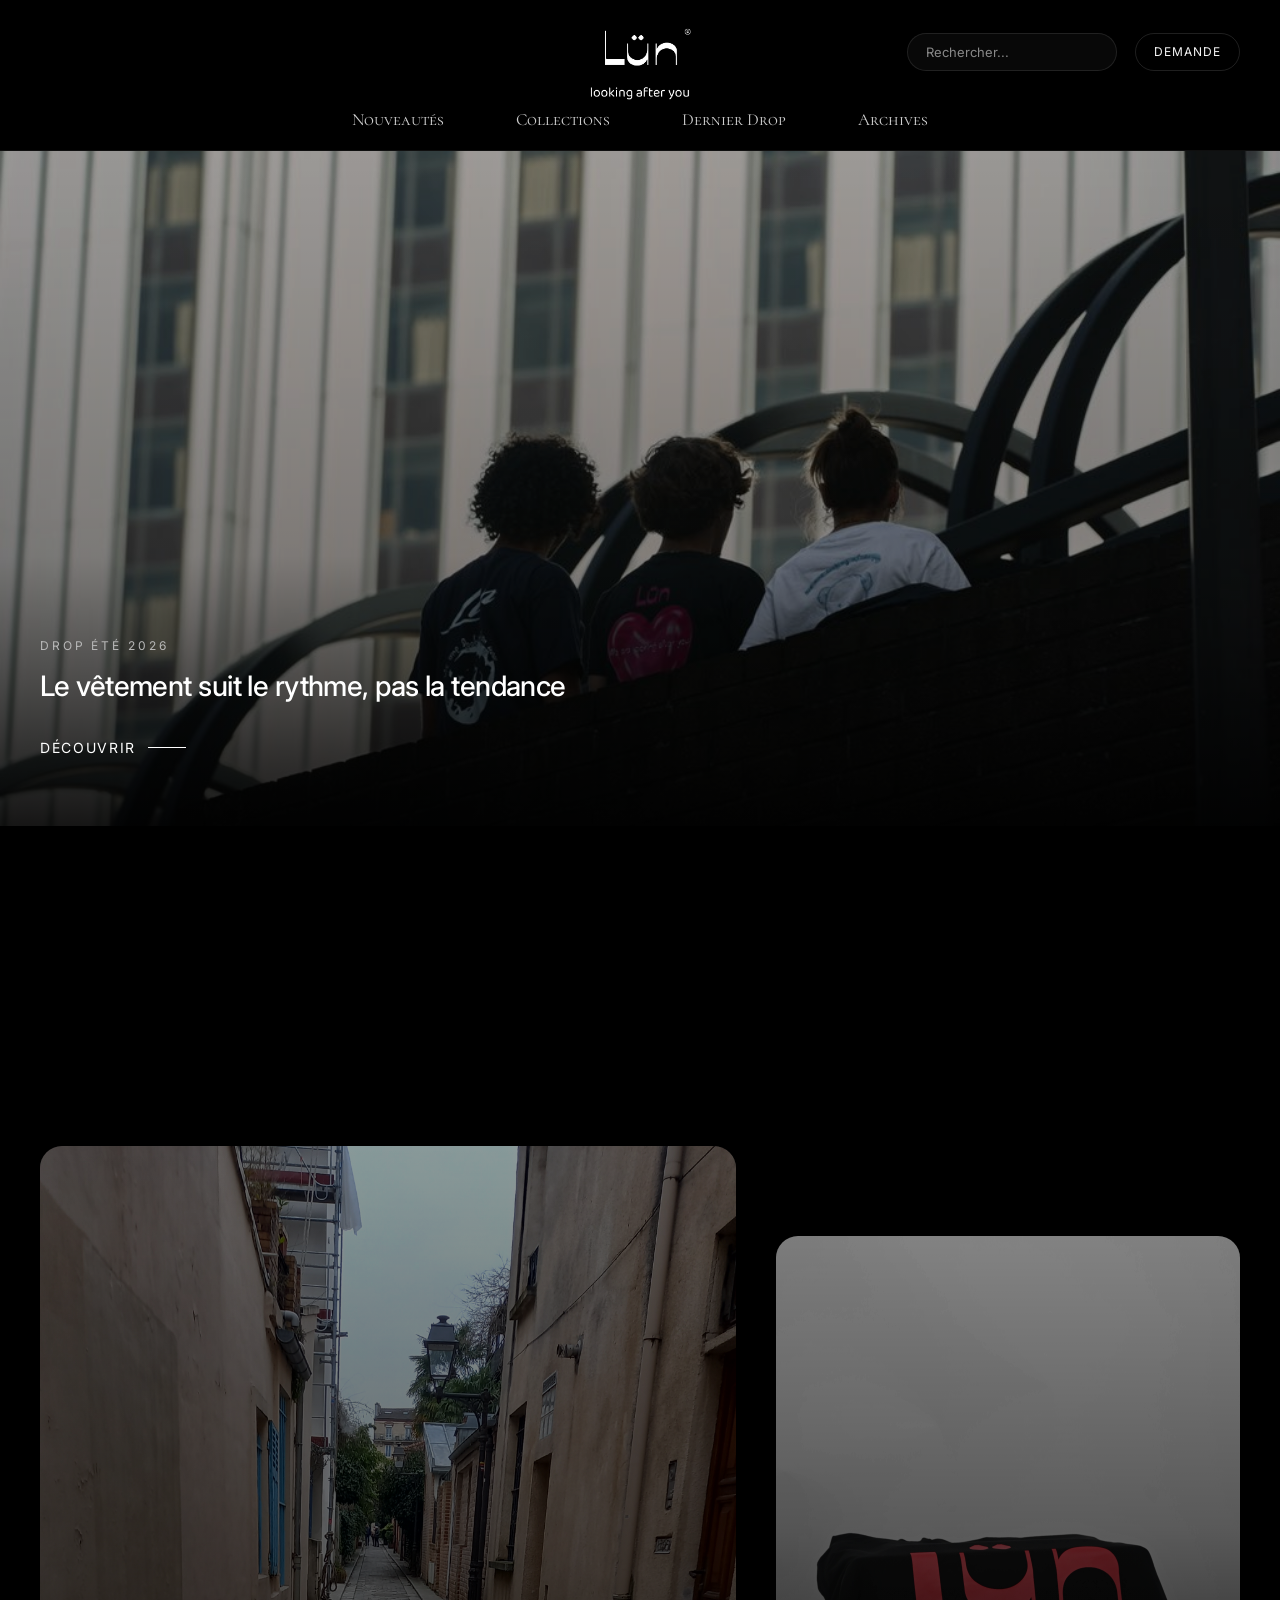
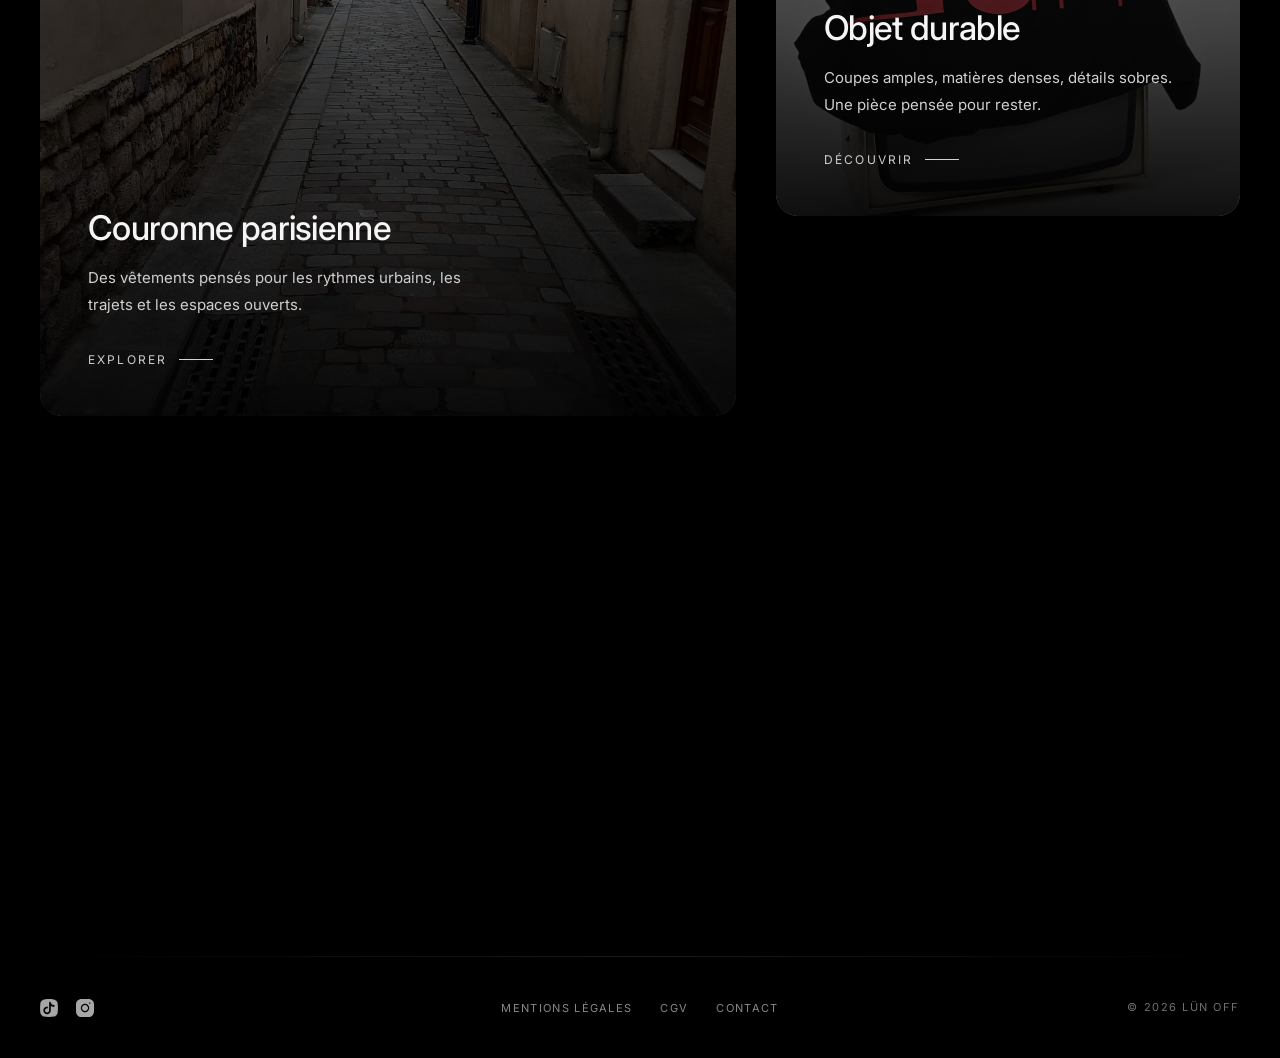
==== commit 8d7c8de0: "Fix: noms des fichiers images pour compatibilité GitHub Pages" ====
--- a/index.html
+++ b/index.html
@@ -61,7 +61,7 @@
 
             <article class="editorial-tile">
                 <div class="tile-bg">
-                    <img src="objet-durable.jpg" alt="Objet durable">
+                    <img src="objet-durable.JPG" alt="Objet durable">
                 </div>
                 <div class="tile-content">
                     <h2 class="tile-title">Objet durable</h2>
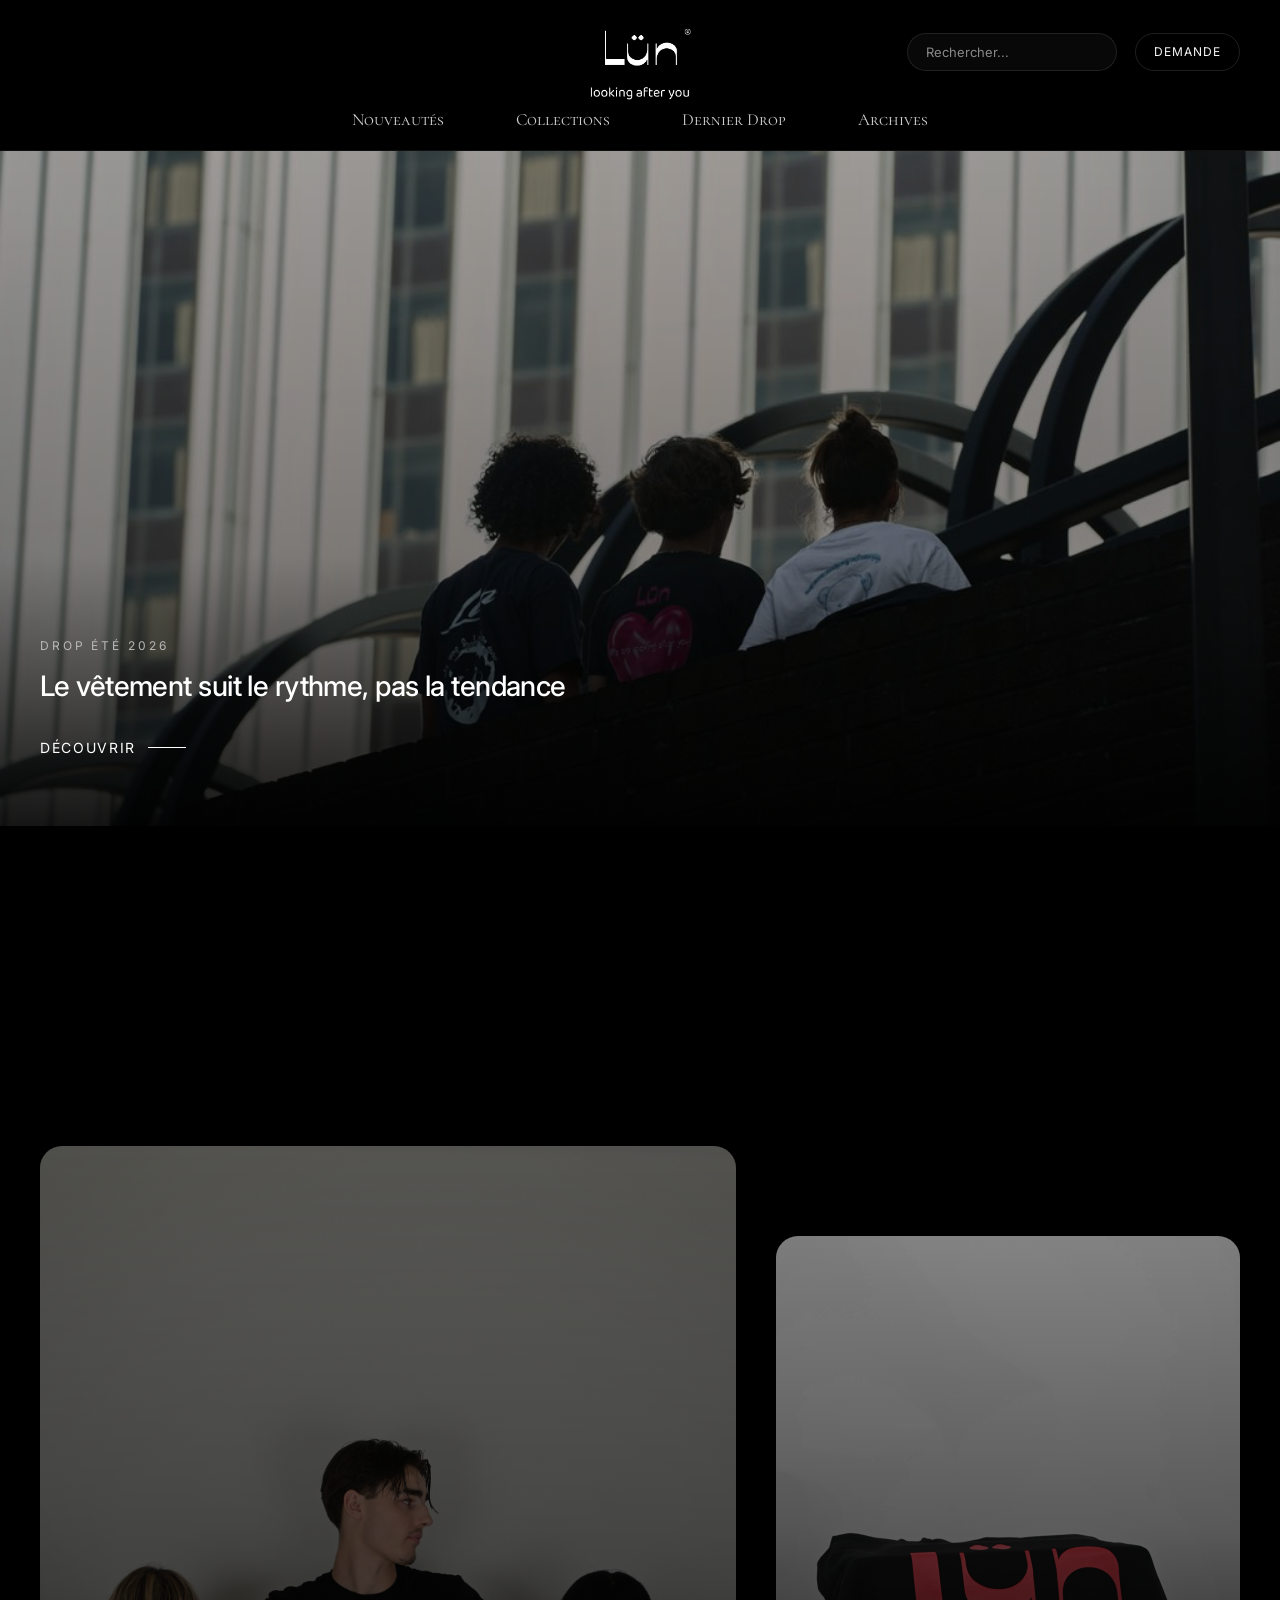
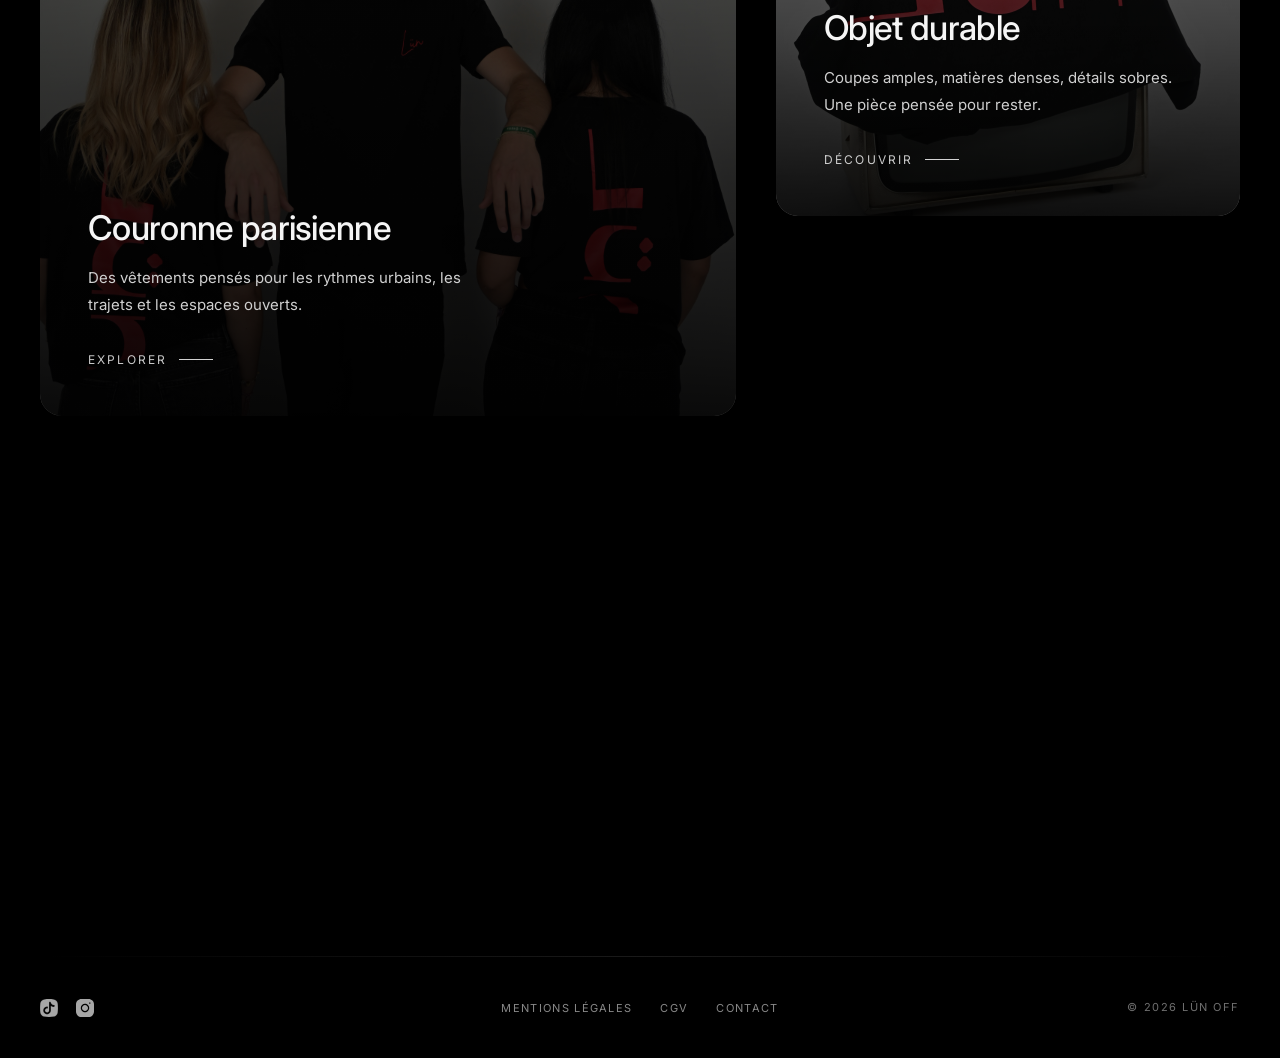
==== commit aaa6b7e0: "Fix: Synchronisation Firebase, carrousel" ====
--- a/index.html
+++ b/index.html
@@ -50,7 +50,7 @@
         <div class="editorial-grid">
             <article class="editorial-tile">
                 <div class="tile-bg">
-                    <img src="couronne-parisienne.jpg" alt="Couronne parisienne">
+                    <img src="couronne-parisienne.jpeg" alt="Couronne parisienne">
                 </div>
                 <div class="tile-content">
                     <h2 class="tile-title">Couronne parisienne</h2>
--- a/style2.css
+++ b/style2.css
@@ -785,29 +785,25 @@
     font-size: 13px;
     width: 100%;
 }
-/* ===== TRANSITION PREMIUM GALERIE ===== */
-
-.product-image-stage {
+/* Conteneur de l'image pour éviter que le zoom ne dépasse */
+.product-image-container {
+    overflow: hidden;
     position: relative;
-    overflow: hidden;
-}
-
-/* IMPORTANT : les images se superposent */
+    background-color: #ffffff; /* Fond propre pendant la transition */
+}
+
+/* Style premium pour l'image principale */
 .main-product-image {
-    position: absolute;
-    inset: 0;
-    width: 100%;
-    height: 100%;
-    object-fit: cover;
-    
+    transition: opacity 0.8s cubic-bezier(0.4, 0, 0.2, 1), transform 0.8s cubic-bezier(0.4, 0, 0.2, 1);
     opacity: 1;
-    transition: opacity 0.6s var(--ease), transform 0.8s var(--ease);
-}
-
-/* image sortante / entrante plus smooth */
-.main-product-image.is-fading {
+    transform: scale(1);
+    will-change: opacity, transform;
+}
+
+/* État masqué : l'image s'efface doucement et grandit très légèrement */
+.main-product-image.fade-out {
     opacity: 0;
-    transform: scale(1.02);
+    transform: scale(1.02); /* Effet de zoom très subtil et haut de gamme */
 }
 
 
@@ -820,6 +816,30 @@
     letter-spacing: .1em;
     color: #555;
     margin-bottom: 14px;
+}
+/* Forcer le panneau d'infos à s'aligner en haut et ne pas descendre */
+.product-info-panel {
+    display: flex;
+    flex-direction: column;
+    justify-content: flex-start;
+    align-items: flex-start;
+    align-self: start; /* Empêche le bloc de s'étirer ou de tomber en bas */
+}
+
+/* Assurer que la grille principale contienne bien les deux blocs côte à côte */
+.product-single-container {
+    display: grid;
+    grid-template-columns: 1fr 1fr; /* Image à gauche, infos à droite */
+    gap: 80px;
+    align-items: start; /* Aligne les sommets de l'image et du texte */
+}
+
+/* Ajustement responsive pour mobile (les infos passent en dessous naturellement) */
+@media (max-width: 768px) {
+    .product-single-container {
+        grid-template-columns: 1fr;
+        gap: 40px;
+    }
 }
 
 /* ==========================================================
@@ -1387,4 +1407,41 @@
         opacity: 1;
         transform: translateY(0);
     }
+}
+/* ==========================================
+   INDICATEUR DE STOCK DYNAMIQUE (LÜN)
+   ========================================== */
+.stock-indicator {
+    font-size: 11px;
+    letter-spacing: 0.1em;
+    text-transform: uppercase;
+    color: #888; /* Gris sobre */
+    margin-top: 12px;
+    min-height: 16px; /* Évite que la mise en page bouge quand le texte apparaît */
+    transition: all 0.3s ease;
+    opacity: 0;
+    transform: translateY(3px);
+}
+
+/* Classe activée en JavaScript pour l'animation d'apparition */
+.stock-indicator.is-visible {
+    opacity: 1;
+    transform: translateY(0);
+}
+
+/* Optionnel : mettre en valeur s'il reste très peu de stock */
+.stock-indicator.low-stock {
+    color: #c9a054; /* Une couleur dorée/ambrée subtile ou reste en blanc/gris selon tes goûts */
+}
+
+/* Animation propre pour l'indicateur de stock */
+.stock-indicator {
+    transition: all 0.3s ease-in-out;
+    opacity: 0;
+    transform: translateY(-5px);
+}
+
+.stock-indicator.show {
+    opacity: 1;
+    transform: translateY(0);
 }
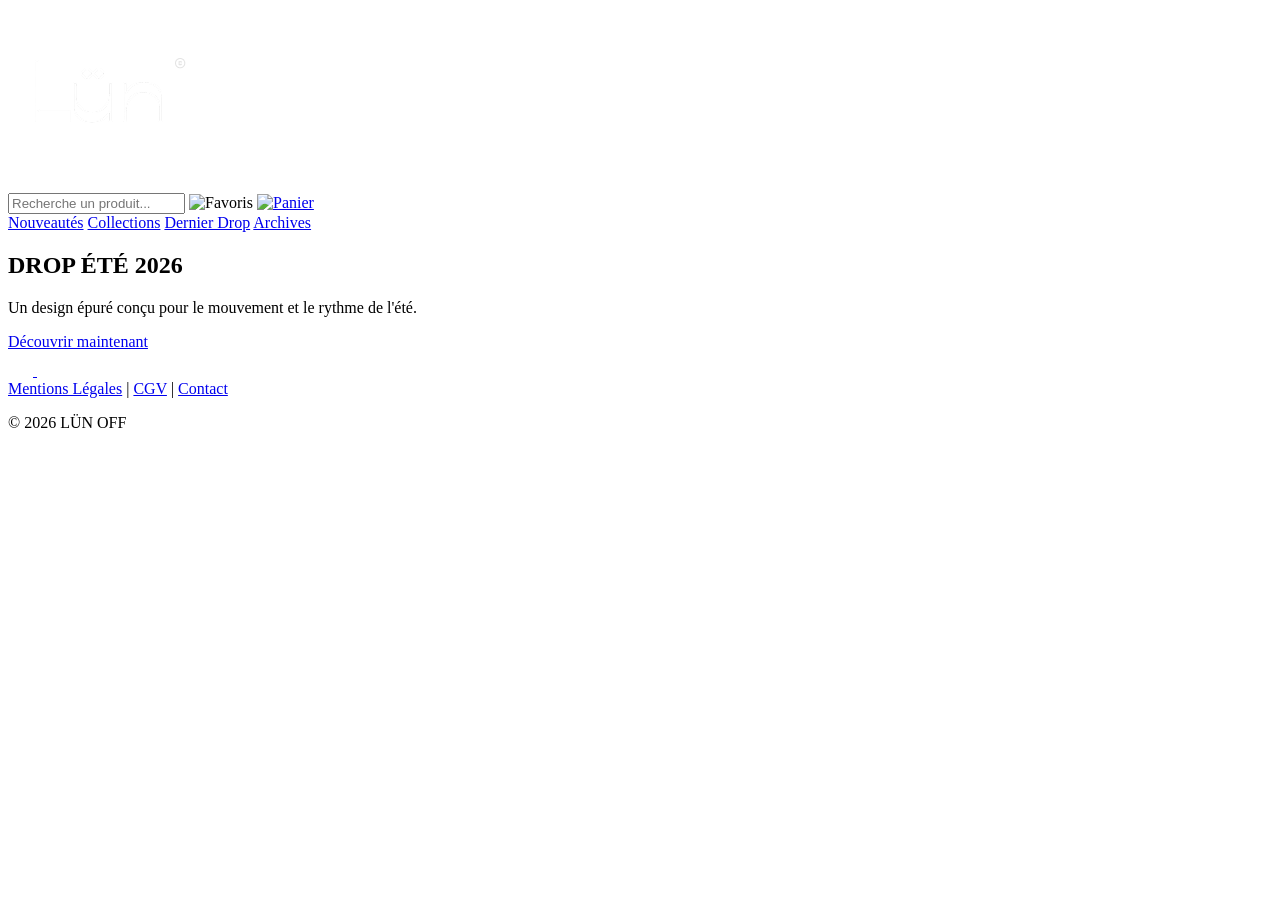
==== commit d3cb8860: "fix index filename case" ====
--- a/index.html
+++ b/index.html
@@ -3,95 +3,67 @@
 <head>
     <meta charset="UTF-8">
     <meta name="viewport" content="width=device-width, initial-scale=1.0">
-    <title>LÜN — Summer Drop</title>
+    <title>Lün - Summer Drop</title>
+    <link rel="stylesheet" href="style.css">
     <link rel="preconnect" href="https://fonts.googleapis.com">
     <link rel="preconnect" href="https://fonts.gstatic.com" crossorigin>
-    <link href="https://fonts.googleapis.com/css2?family=Cormorant+SC:wght@500;600&family=Inter:wght@300;400;500;600;700;800&display=swap" rel="stylesheet">
-    <link rel="stylesheet" href="style2.css">
+    <link href="https://fonts.googleapis.com/css2?family=Archivo+Black&family=Archivo:ital,wght@0,100..900;1,100..900&family=Bigshot+One&family=Cormorant+SC:wght@300;400;500;600;700&family=Inter:ital,opsz,wght@0,14..32,100..900;1,14..32,100..900&family=Space+Grotesk:wght@300..700&display=swap" rel="stylesheet">
 </head>
+<body>
 
-<body>
-<header class="site-header">
-    <div class="header-main">
-        <div></div>
-
-        <a href="index.html" class="brand" aria-label="Accueil LÜN">
-            <img src="logo.png" alt="LÜN">
-        </a>
-
-        <div class="header-tools">
-            <div class="search-shell">
-                <input type="text" placeholder="Rechercher...">
-            </div>
-            <a href="panier.html" class="header-order-link">Demande</a>
+<div class="top-bar-container">
+    <div class="top-bar">
+        <div class="empty-space"></div> 
+        
+        <div class="logo">
+            <img src="logo.png" alt="LÜN Logo">
+        </div>
+        
+        <div class="nav-icons">
+            <input type="text" placeholder="Recherche un produit..." class="search-custom">
+            <img src="favori.svg" alt="Favoris" class="icon-custom">
+            <a href="panier.html"><img src="panier.svg" alt="Panier" class="icon-custom"></a>
         </div>
     </div>
+</div>
 
-    <nav class="nav-links" aria-label="Navigation principale">
+<nav class="nav-links-container">
+    <div class="nav-links">
         <a href="nouveautes.html">Nouveautés</a>
-        <a href="nouveautes.html#collection">Collections</a>
-        <a href="nouveautes.html">Dernier Drop</a>
-        <a href="archives.html">Archives</a>
-    </nav>
-</header>
+        <a href="#">Collections</a>
+        <a href="nouveautes.html">Dernier Drop</a> <a href="#">Archives</a>
+    </div>
+</nav>
 
-<main>
-    <section class="home-hero section">
-        <img src="banner.jpg" alt="LÜN Summer Drop en milieu urbain">
-
-        <div class="home-hero-content">
-            <p class="eyebrow">Drop été 2026</p>
-            <h1>Le vêtement suit le rythme, pas la tendance</h1>
-            <a href="nouveautes.html" class="primary-link">Découvrir</a>
-        </div>
-    </section>
-
-    <section>
-        <div class="editorial-grid">
-            <article class="editorial-tile">
-                <div class="tile-bg">
-                    <img src="couronne-parisienne.jpeg" alt="Couronne parisienne">
-                </div>
-                <div class="tile-content">
-                    <h2 class="tile-title">Couronne parisienne</h2>
-                    <p class="tile-desc">Des vêtements pensés pour les rythmes urbains, les trajets et les espaces ouverts.</p>
-                    <a href="nouveautes.html#collection" class="tile-btn">Explorer</a>
-                </div>
-            </article>
-
-            <article class="editorial-tile">
-                <div class="tile-bg">
-                    <img src="objet-durable.JPG" alt="Objet durable">
-                </div>
-                <div class="tile-content">
-                    <h2 class="tile-title">Objet durable</h2>
-                    <p class="tile-desc">Coupes amples, matières denses, détails sobres. Une pièce pensée pour rester.</p>
-                    <a href="nouveautes.html#collection" class="tile-btn">Découvrir</a>
-                </div>
-            </article>
-        </div>
-    </section>
-</main>
-
+<section class="hero-banner">
+    <div class="hero-content">
+        <h1>DROP ÉTÉ 2026</h1>
+        <p>Un design épuré conçu pour le mouvement et le rythme de l'été.</p>
+        <a href="nouveautes.html" class="hero-btn">Découvrir maintenant</a>
+    </div>
+</section>
 <footer class="site-footer">
     <div class="footer-socials">
-        <a href="https://www.tiktok.com/" target="_blank" rel="noreferrer" aria-label="TikTok LÜN">
-            <img src="tiktok bouton.svg" alt="">
+        <a href="#" target="_blank">
+            <img src="tiktok%20bouton.svg" alt="TikTok" class="footer-icon">
         </a>
-        <a href="https://www.instagram.com/lunofc01/" target="_blank" rel="noreferrer" aria-label="Instagram LÜN">
-            <img src="instagram bouton.svg" alt="">
+        <a href="#" target="_blank">
+            <img src="instagram%20bouton.svg" alt="Instagram" class="footer-icon">
         </a>
     </div>
 
     <div class="footer-links">
-        <a href="panier.html#infos">Mentions légales</a>
-        <a href="panier.html#infos">CGV</a>
-        <a href="panier.html#contact">Contact</a>
+        <a href="#">Mentions Légales</a>
+        <span class="separator">|</span>
+        <a href="#">CGV</a>
+        <span class="separator">|</span>
+        <a href="#">Contact</a>
     </div>
 
-    <p class="footer-copy">© 2026 LÜN OFF</p>
+    <div class="footer-copyright">
+        <p>© 2026 LÜN OFF</p>
+    </div>
 </footer>
-
 <script src="script.js"></script>
 </body>
 </html>
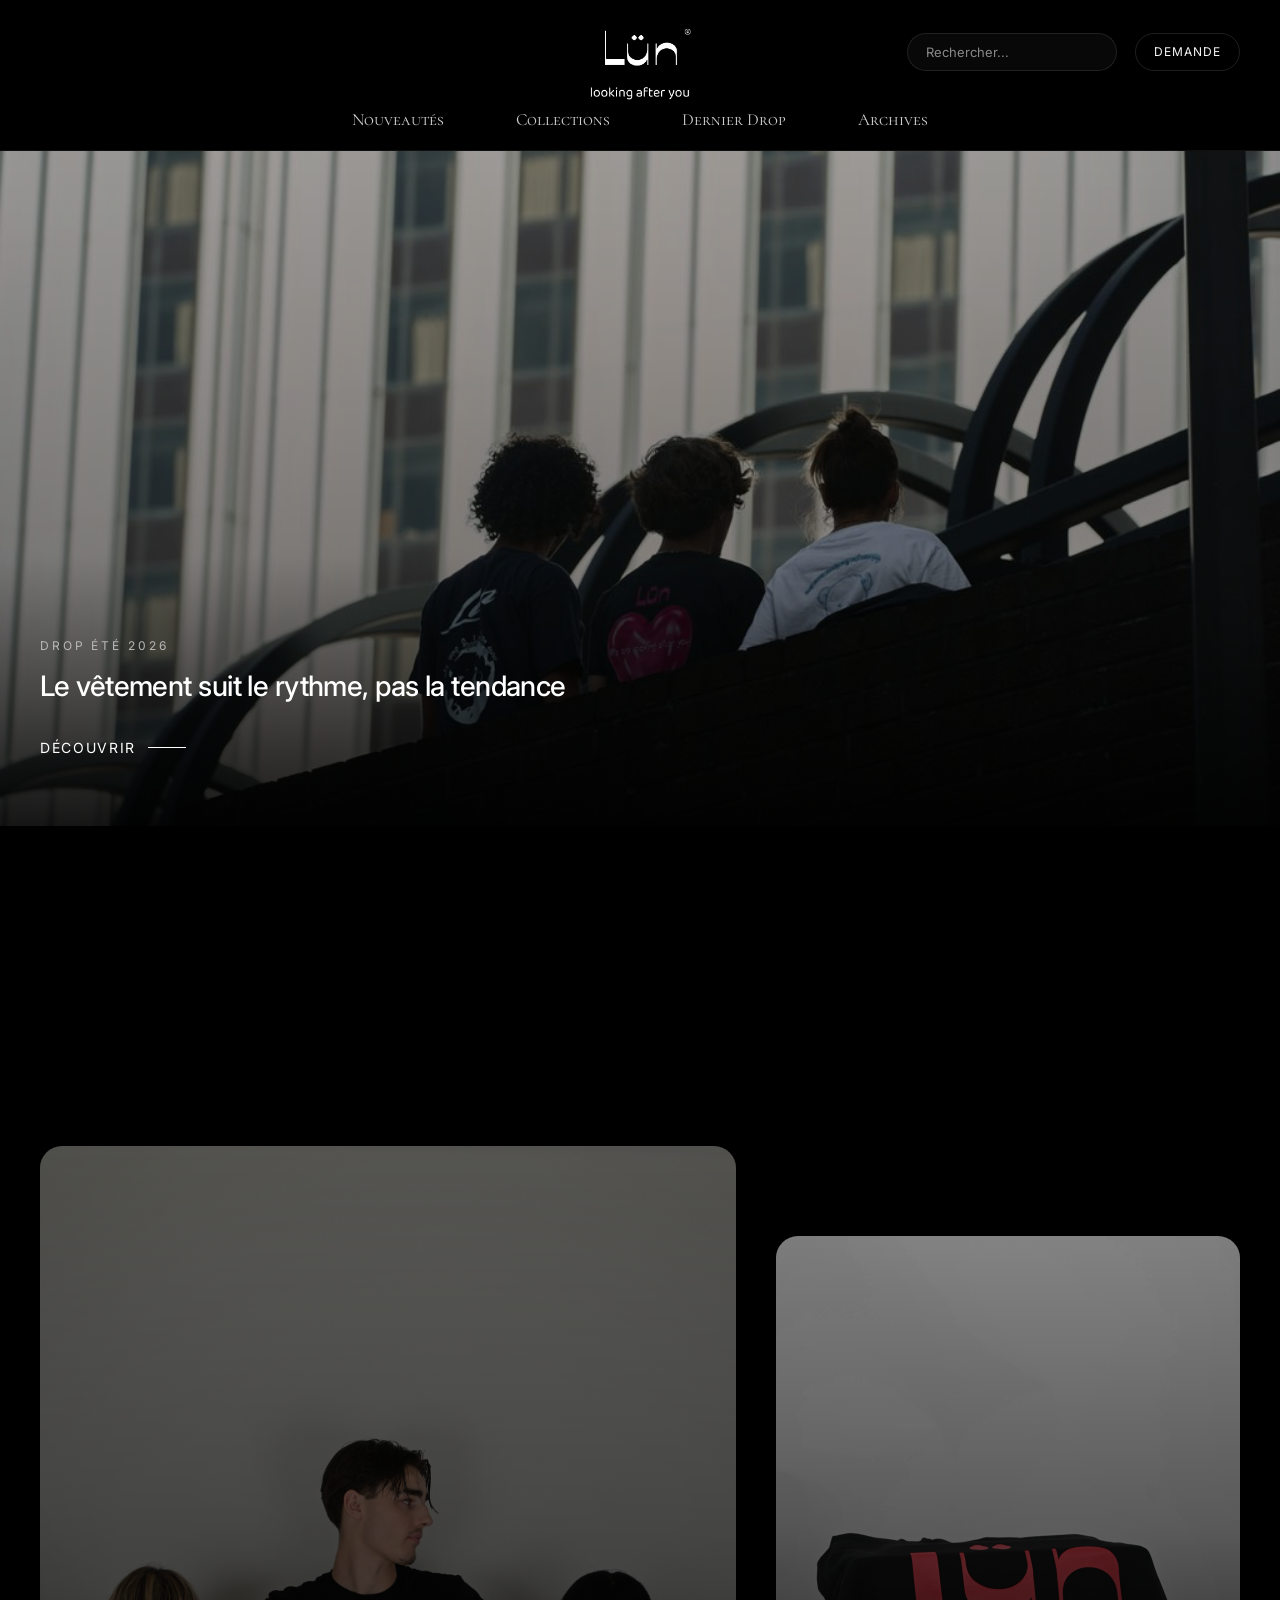
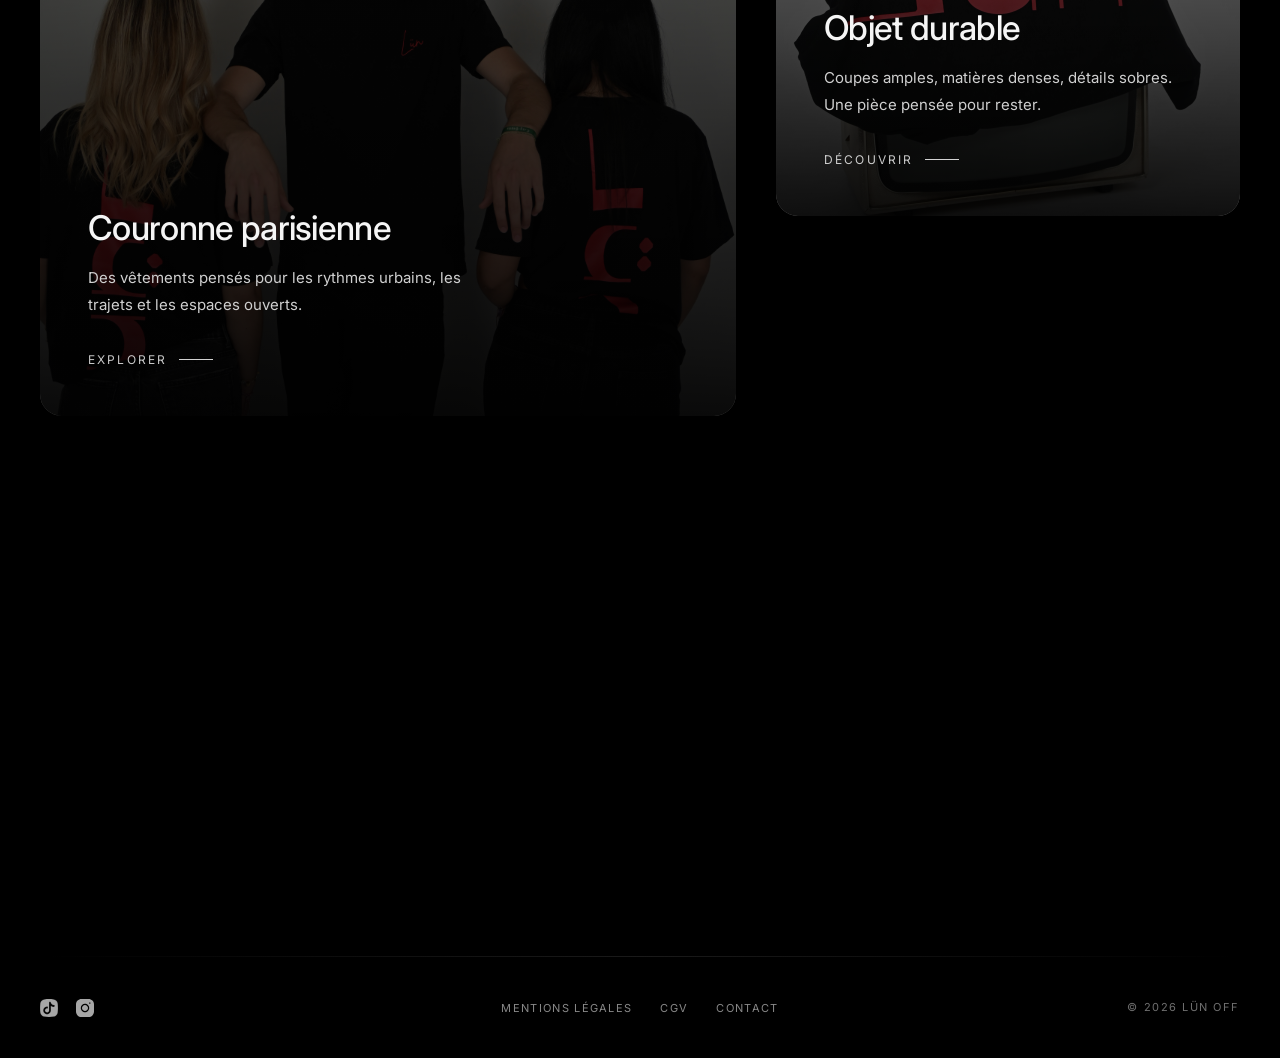
==== commit 176fc786: "checkpoint" ====
--- a/index.html
+++ b/index.html
@@ -3,67 +3,95 @@
 <head>
     <meta charset="UTF-8">
     <meta name="viewport" content="width=device-width, initial-scale=1.0">
-    <title>Lün - Summer Drop</title>
-    <link rel="stylesheet" href="style.css">
+    <title>LÜN — Summer Drop</title>
     <link rel="preconnect" href="https://fonts.googleapis.com">
     <link rel="preconnect" href="https://fonts.gstatic.com" crossorigin>
-    <link href="https://fonts.googleapis.com/css2?family=Archivo+Black&family=Archivo:ital,wght@0,100..900;1,100..900&family=Bigshot+One&family=Cormorant+SC:wght@300;400;500;600;700&family=Inter:ital,opsz,wght@0,14..32,100..900;1,14..32,100..900&family=Space+Grotesk:wght@300..700&display=swap" rel="stylesheet">
+    <link href="https://fonts.googleapis.com/css2?family=Cormorant+SC:wght@500;600&family=Inter:wght@300;400;500;600;700;800&display=swap" rel="stylesheet">
+    <link rel="stylesheet" href="style2.css">
 </head>
+
 <body>
+<header class="site-header">
+    <div class="header-main">
+        <div></div>
 
-<div class="top-bar-container">
-    <div class="top-bar">
-        <div class="empty-space"></div> 
-        
-        <div class="logo">
-            <img src="logo.png" alt="LÜN Logo">
-        </div>
-        
-        <div class="nav-icons">
-            <input type="text" placeholder="Recherche un produit..." class="search-custom">
-            <img src="favori.svg" alt="Favoris" class="icon-custom">
-            <a href="panier.html"><img src="panier.svg" alt="Panier" class="icon-custom"></a>
+        <a href="index.html" class="brand" aria-label="Accueil LÜN">
+            <img src="logo.png" alt="LÜN">
+        </a>
+
+        <div class="header-tools">
+            <div class="search-shell">
+                <input type="text" placeholder="Rechercher...">
+            </div>
+            <a href="panier.html" class="header-order-link">Demande</a>
         </div>
     </div>
-</div>
 
-<nav class="nav-links-container">
-    <div class="nav-links">
+    <nav class="nav-links" aria-label="Navigation principale">
         <a href="nouveautes.html">Nouveautés</a>
-        <a href="#">Collections</a>
-        <a href="nouveautes.html">Dernier Drop</a> <a href="#">Archives</a>
-    </div>
-</nav>
+        <a href="nouveautes.html#collection">Collections</a>
+        <a href="nouveautes.html">Dernier Drop</a>
+        <a href="archives.html">Archives</a>
+    </nav>
+</header>
 
-<section class="hero-banner">
-    <div class="hero-content">
-        <h1>DROP ÉTÉ 2026</h1>
-        <p>Un design épuré conçu pour le mouvement et le rythme de l'été.</p>
-        <a href="nouveautes.html" class="hero-btn">Découvrir maintenant</a>
-    </div>
-</section>
+<main>
+    <section class="home-hero section">
+        <img src="banner.jpg" alt="LÜN Summer Drop en milieu urbain">
+
+        <div class="home-hero-content">
+            <p class="eyebrow">Drop été 2026</p>
+            <h1>Le vêtement suit le rythme, pas la tendance</h1>
+            <a href="nouveautes.html" class="primary-link">Découvrir</a>
+        </div>
+    </section>
+
+    <section>
+        <div class="editorial-grid">
+            <article class="editorial-tile">
+                <div class="tile-bg">
+                    <img src="couronne-parisienne.jpeg" alt="Couronne parisienne">
+                </div>
+                <div class="tile-content">
+                    <h2 class="tile-title">Couronne parisienne</h2>
+                    <p class="tile-desc">Des vêtements pensés pour les rythmes urbains, les trajets et les espaces ouverts.</p>
+                    <a href="nouveautes.html#collection" class="tile-btn">Explorer</a>
+                </div>
+            </article>
+
+            <article class="editorial-tile">
+                <div class="tile-bg">
+                    <img src="objet-durable.JPG" alt="Objet durable">
+                </div>
+                <div class="tile-content">
+                    <h2 class="tile-title">Objet durable</h2>
+                    <p class="tile-desc">Coupes amples, matières denses, détails sobres. Une pièce pensée pour rester.</p>
+                    <a href="nouveautes.html#collection" class="tile-btn">Découvrir</a>
+                </div>
+            </article>
+        </div>
+    </section>
+</main>
+
 <footer class="site-footer">
     <div class="footer-socials">
-        <a href="#" target="_blank">
-            <img src="tiktok%20bouton.svg" alt="TikTok" class="footer-icon">
+        <a href="https://www.tiktok.com/" target="_blank" rel="noreferrer" aria-label="TikTok LÜN">
+            <img src="tiktok bouton.svg" alt="">
         </a>
-        <a href="#" target="_blank">
-            <img src="instagram%20bouton.svg" alt="Instagram" class="footer-icon">
+        <a href="https://www.instagram.com/lunofc01/" target="_blank" rel="noreferrer" aria-label="Instagram LÜN">
+            <img src="instagram bouton.svg" alt="">
         </a>
     </div>
 
     <div class="footer-links">
-        <a href="#">Mentions Légales</a>
-        <span class="separator">|</span>
-        <a href="#">CGV</a>
-        <span class="separator">|</span>
-        <a href="#">Contact</a>
+        <a href="panier.html#infos">Mentions légales</a>
+        <a href="panier.html#infos">CGV</a>
+        <a href="panier.html#contact">Contact</a>
     </div>
 
-    <div class="footer-copyright">
-        <p>© 2026 LÜN OFF</p>
-    </div>
+    <p class="footer-copy">© 2026 LÜN OFF</p>
 </footer>
+
 <script src="script.js"></script>
 </body>
 </html>
--- a/style2.css
+++ b/style2.css
@@ -0,0 +1,1555 @@
+/* ==========================================================
+   LÜN DESIGN SYSTEM & RESETS
+   Version 2.1 (Cleaned & Optimized)
+========================================================== */
+
+:root {
+    /* Typography Scale */
+    --fs-xs: .75rem;
+    --fs-sm: .875rem;
+    --fs-md: 1rem;
+    --fs-lg: 1.125rem;
+    --fs-xl: 1.5rem;
+    --fs-2xl: 2.2rem;
+    --fs-3xl: 3.4rem;
+    --fs-4xl: 4.8rem;
+
+    /* Spacing */
+    --space-1: 4px;
+    --space-2: 8px;
+    --space-3: 12px;
+    --space-4: 16px;
+    --space-5: 24px;
+    --space-6: 32px;
+    --space-7: 48px;
+    --space-8: 64px;
+    --space-9: 96px;
+    --space-10: 140px;
+    --space-11: 200px;
+
+    --space-xs: 8px;
+    --space-sm: 16px;
+    --space-md: 32px;
+    --space-lg: 64px;
+    --space-xl: 120px;
+    --space-2xl: 180px;
+
+    /* Brand Colors */
+    --bg: #000;
+    --surface: #0b0b0b;
+    --white: #fff;
+    --text: #f5f5f5;
+    --text-soft: #b8b8b8;
+    --border: rgba(255, 255, 255, .12);
+    --border-hover: rgba(255, 255, 255, .28);
+
+    /* Layout & Effects */
+    --container: 1320px;
+    --shadow-sm: 0 10px 25px rgba(0, 0, 0, .20);
+    --shadow-md: 0 20px 45px rgba(0, 0, 0, .35);
+    --shadow-lg: 0 40px 80px rgba(0, 0, 0, .50);
+    
+    --radius-sm: 8px;
+    --radius-md: 18px;
+    --radius-lg: 28px;
+    --radius-full: 999px;
+
+    /* Smooth Micro-interactions */
+    --ease: cubic-bezier(.22, .61, .36, 1);
+    --speed-fast: .25s;
+    --speed: .45s;
+    --speed-slow: .8s;
+    --transition: .35s cubic-bezier(.22, .61, .36, 1);
+}
+
+/* Global Reset */
+*, *::before, *::after {
+    margin: 0;
+    padding: 0;
+    box-sizing: border-box;
+}
+
+html {
+    scroll-behavior: smooth;
+}
+
+body {
+    background: var(--bg);
+    color: var(--text);
+    font-family: "Inter", sans-serif;
+    overflow-x: hidden;
+    text-rendering: optimizeLegibility;
+    -webkit-font-smoothing: antialiased;
+    cursor: default;
+}
+
+/* Typography Base */
+h1, h2, h3, h4 {
+    font-weight: 500;
+    line-height: 1.05;
+    letter-spacing: -.03em;
+}
+
+h1 {
+    font-size: clamp(42px, 5vw, 82px);
+    font-weight: 600;
+    letter-spacing: -.04em;
+}
+
+h2 {
+    font-size: 32px;
+}
+
+p {
+    font-size: var(--fs-md);
+    line-height: 1.8;
+    color: var(--text-soft);
+    max-width: 70ch;
+}
+
+img {
+    display: block;
+    width: 100%;
+    height: auto;
+    transition: transform var(--speed-slow) var(--ease), filter var(--speed) ease, opacity .4s ease;
+}
+
+a {
+    text-decoration: none;
+    color: inherit;
+    transition: color .25s ease, opacity .25s ease;
+}
+
+button, input, textarea {
+    font: inherit;
+    color: inherit;
+    background: transparent;
+    border: none;
+    outline: none;
+    transition: border-color .3s, background .3s, transform .25s, color .25s;
+}
+
+button {
+    cursor: pointer;
+}
+
+button:active {
+    transform: scale(.97);
+}
+
+input:focus, textarea:focus {
+    border-color: var(--white);
+}
+
+::selection {
+    background: var(--white);
+    color: #000;
+}
+
+/* Scrollbar Customization */
+::-webkit-scrollbar { width: 10px; }
+::-webkit-scrollbar-track { background: #050505; }
+::-webkit-scrollbar-thumb { background: #2b2b2b; border-radius: 999px; }
+::-webkit-scrollbar-thumb:hover { background: #555; }
+
+/* Structural Components */
+.container {
+    width: min(var(--container), calc(100% - 80px));
+    margin-inline: auto;
+}
+
+section, .section {
+    position: relative;
+    padding-block: 140px;
+}
+.section-sm { padding-block: 80px; }
+.section-lg { padding-block: 220px; }
+
+.grid { display: grid; gap: 40px; }
+.grid-2 { grid-template-columns: repeat(2, 1fr); }
+.grid-3 { grid-template-columns: repeat(3, 1fr); }
+.grid-4 { grid-template-columns: repeat(4, 1fr); }
+
+.divider {
+    width: 100%;
+    height: 1px;
+    background: rgba(255, 255, 255, .08);
+}
+
+/* ==========================================================
+   HEADER FIXED
+========================================================== */
+.site-header {
+    position: sticky;
+    top: 0;
+    z-index: 1000;
+    backdrop-filter: blur(18px);
+    -webkit-backdrop-filter: blur(18px);
+    background: rgba(0,0,0,.82);
+    border-bottom: 1px solid rgba(255,255,255,.06);
+    transition: all .35s ease;
+}
+
+.site-header.scrolled {
+    background: rgba(0,0,0,.94);
+    border-bottom: 1px solid rgba(255,255,255,.10);
+}
+
+.header-main {
+    width: min(var(--container), calc(100% - 80px));
+    margin: auto;
+    height: 88px;
+    display: grid;
+    grid-template-columns: 1fr auto 1fr;
+    align-items: center;
+}
+
+.brand {
+    grid-column: 2;
+    display: flex;
+    justify-content: center;
+    align-items: center;
+}
+
+.brand img {
+    width: 102px;
+    transition: transform .4s ease;
+}
+
+.brand:hover img {
+    transform: scale(1.03);
+}
+
+.header-tools {
+    grid-column: 3;
+    display: flex;
+    justify-content: flex-end;
+    align-items: center; /* Aligne la recherche et le bouton parfaitement sur la même ligne horizontale */
+    gap: 18px;
+}
+.search-shell {
+    width: 210px;
+    height: 38px;
+    display: flex;
+    align-items: center;
+    padding: 0 18px;
+    border-radius: 999px;
+    border: 1px solid rgba(255, 255, 255, .10);
+    background: rgba(255, 255, 255, .03);
+    transition: var(--transition);
+}
+.search-shell:hover { border-color: rgba(255, 255, 255, .22); }
+.search-shell input { font-size: 13px; width: 100%; }
+.search-shell input::placeholder { color: #888; }
+
+.header-order-link {
+    height: 38px;
+    padding: 0 18px;
+    display: flex;
+    align-items: center;
+    border-radius: 999px;
+    border: 1px solid rgba(255, 255, 255, .12);
+    font-size: 12px;
+    letter-spacing: .08em;
+    text-transform: uppercase;
+    transition: var(--transition);
+}
+.header-order-link:hover {
+    background: var(--white);
+    color: #000;
+}
+
+.nav-links {
+    width: min(var(--container), calc(100% - 80px));
+    margin: auto;
+    height: 62px;
+    display: flex;
+    justify-content: center;
+    align-items: center;
+    gap: 72px;
+}
+.nav-links a {
+    position: relative;
+    font-family: "Cormorant SC", serif;
+    font-size: 17px;
+    color: #cfcfcf;
+}
+.nav-links a:hover { color: var(--white); }
+.nav-links a::after {
+    content: "";
+    position: absolute;
+    left: 0;
+    bottom: -8px;
+    width: 0;
+    height: 1px;
+    background: var(--white);
+    transition: .35s var(--ease);
+}
+.nav-links a:hover::after { width: 100%; }
+
+/* ==========================================================
+   HERO FIXED & TYPOGRAPHY CALIBRATION
+========================================================== */
+.home-hero {
+    position: relative;
+    width: 100%;
+    height: 75vh;             /* Hauteur premium stable */
+    min-height: 580px;        /* Évite d'étirer la photo vers le bas */
+    overflow: hidden;
+    background: #000;
+}
+
+.home-hero img {
+    position: absolute;
+    inset: 0;
+    width: 100%;
+    height: 100%;
+    object-fit: cover;
+    object-position: center 35%; /* Recadre l'image élégamment */
+    filter: brightness(.65);     /* Donne du piqué et de la clarté à la photo */
+    z-index: 1;                  /* Reste au fond */
+    transition: transform 8s var(--ease);
+}
+
+.home-hero:hover img {
+    transform: scale(1.02);      /* Micro-zoom élégant */
+}
+
+.home-hero::after {
+    content: "";
+    position: absolute;
+    inset: 0;
+    /* Dégradé chirurgical : transparent en haut, sombre uniquement sur le bas */
+    background: linear-gradient(
+        to top,
+        rgba(0, 0, 0, 0.85) 0%,
+        rgba(0, 0, 0, 0.20) 40%,
+        transparent 100%
+    );
+    z-index: 2;                  /* Passe au-dessus de l'image, sous le texte */
+}
+
+.home-hero-content {
+    position: absolute;
+    bottom: 0;
+    left: 50%;
+    transform: translateX(-50%);
+    z-index: 3;                  /* Force le texte à passer AU-DESSUS du voile noir */
+    width: min(var(--container), calc(100% - 80px));
+    padding-bottom: 70px;        /* Aligné au pixel près */
+    display: flex;
+    flex-direction: column;
+    align-items: flex-start;
+}
+
+.eyebrow {
+    font-size: var(--fs-xs);
+    text-transform: uppercase;
+    letter-spacing: .24em;
+    color: var(--text-soft);
+    margin-bottom: 12px;
+}
+
+.home-hero h1 {
+    max-width: 900px;
+    font-size: clamp(20px, 2.2vw, 34px);
+    font-weight: 500;
+    line-height: 1.3;
+    letter-spacing: -.02em;
+    color: var(--white);
+    margin-bottom: 34px;
+}
+
+.primary-link {
+    display: inline-flex;
+    align-items: center;
+    gap: 12px;
+    font-size: var(--fs-sm);
+    letter-spacing: .12em;
+    text-transform: uppercase;
+    color: var(--white);
+}
+
+.primary-link::after {
+    content: "";
+    width: 38px;
+    height: 1px;
+    background: var(--white);
+    transition: width .4s var(--ease);
+}
+
+.primary-link:hover::after {
+    width: 64px;
+}
+/* ==========================================================
+   EDITORIAL GRID
+========================================================== */
+.editorial-grid {
+    width: min(var(--container), calc(100% - 80px));
+    margin: 180px auto;
+    display: grid;
+    grid-template-columns: 1.2fr .8fr;
+    gap: 40px;
+    align-items: start;
+}
+.editorial-grid article:nth-child(2) {
+    margin-top: 90px;
+}
+
+.editorial-tile {
+    position: relative;
+    aspect-ratio: 4/5;
+    overflow: hidden;
+    border-radius: 22px;
+    background: #090909;
+    box-shadow: 0 0 0 rgba(255,255,255,0);
+    transition: transform .6s var(--ease), box-shadow .6s var(--ease);
+}
+.editorial-tile:hover {
+    transform: translateY(-6px);
+    box-shadow: 0 30px 60px rgba(0,0,0,.45);
+}
+
+.tile-bg {
+    position: absolute;
+    inset: 0;
+}
+.tile-bg img {
+    filter: brightness(.60);
+    transition: transform 1.4s var(--ease), filter .6s var(--ease);
+}
+.editorial-tile:hover .tile-bg img {
+    transform: scale(1.04);
+    filter: brightness(.72);
+}
+.editorial-tile::before {
+    content: "";
+    position: absolute;
+    inset: 0;
+    background: linear-gradient(to top, rgba(0,0,0,.88), rgba(0,0,0,.30), transparent);
+    z-index: 1;
+}
+
+.tile-content {
+    position: absolute;
+    inset: auto 0 0 0;
+    z-index: 2;
+    padding: 48px;
+}
+.tile-title {
+    font-size: 34px;
+    font-weight: 500;
+    line-height: 1.1;
+    margin-bottom: 18px;
+    letter-spacing: -.02em;
+}
+.tile-desc {
+    max-width: 420px;
+    color: #d0d0d0;
+    font-size: 15px;
+}
+.tile-btn {
+    display: inline-flex;
+    align-items: center;
+    gap: 12px;
+    margin-top: 34px;
+    font-size: 12px;
+    text-transform: uppercase;
+    letter-spacing: .18em;
+    opacity: .82;
+}
+.tile-btn::after {
+    content: "";
+    width: 34px;
+    height: 1px;
+    background: var(--white);
+    transition: .35s var(--ease);
+}
+.tile-btn:hover { opacity: 1; }
+.tile-btn:hover::after { width: 58px; }
+
+/* ==========================================================
+   PRODUCT LAYOUT & COMPONENTS
+========================================================== */
+.product-feature {
+    width: min(var(--container), calc(100% - 80px));
+    margin: 180px auto;
+    display: grid;
+    grid-template-columns: 1.2fr .8fr;
+    gap: 100px;
+    align-items: start;
+}
+.product-media {
+    position: sticky;
+    top: 140px;
+}
+.product-image-stage {
+    width: 100%;
+    aspect-ratio: 4/5;
+    background: #080808;
+    overflow: hidden;
+    border-radius: 24px;
+}
+.product-img {
+    object-fit: cover;
+    transition: transform 1s var(--ease);
+}
+.product-image-stage:hover .product-img {
+    transform: scale(1.03);
+}
+
+.product-panel {
+    display: flex;
+    flex-direction: column;
+    gap: 30px;
+}
+.product-panel h2 {
+    font-size: 44px;
+    letter-spacing: -.03em;
+}
+.product-lead {
+    font-size: 16px;
+    color: #bdbdbd;
+    line-height: 1.9;
+}
+.product-price {
+    font-size: 28px;
+    font-weight: 600;
+}
+.product-specs {
+    display: flex;
+    flex-direction: column;
+    gap: 14px;
+    color: #8d8d8d;
+    font-size: 13px;
+}
+.product-specs div {
+    display: flex;
+    justify-content: space-between;
+    padding: 14px 0;
+    border-bottom: 1px solid rgba(255, 255, 255, .08);
+}
+
+.sizes-box {
+    display: flex;
+    flex-wrap: wrap;
+    gap: 14px;
+}
+.size-btn {
+    width: 52px;
+    height: 52px;
+    border-radius: var(--radius-full);
+    border: 1px solid rgba(255,255,255,.15);
+}
+.size-btn:hover { border-color: var(--white); }
+.size-btn.is-selected { background: var(--white); color: #000; }
+.size-btn.out-of-stock { opacity: .25; cursor: not-allowed; }
+
+.request-btn {
+    width: 100%;
+    height: 58px;
+    border-radius: var(--radius-full);
+    background: var(--white);
+    color: #000;
+    font-size: 13px;
+    font-weight: 600;
+    text-transform: uppercase;
+    letter-spacing: .12em;
+}
+.request-btn:hover { background: #d9d9d9; }
+
+/* Buttons & Badges Common */
+.btn, .button {
+    display: inline-flex;
+    align-items: center;
+    justify-content: center;
+    gap: 12px;
+    padding: 15px 26px;
+    border-radius: var(--radius-full);
+    background: var(--white);
+    color: #000;
+    font-size: 12px;
+    text-transform: uppercase;
+    letter-spacing: .15em;
+    transition: var(--transition);
+}
+.btn:hover, .button:hover { transform: translateY(-2px); }
+
+.btn-dark {
+    background: transparent;
+    color: var(--white);
+    border: 1px solid rgba(255,255,255,.12);
+}
+.btn-dark:hover { background: var(--white); color: #000; }
+
+.btn-text {
+    display: inline-flex;
+    align-items: center;
+    gap: 12px;
+    font-size: 12px;
+    text-transform: uppercase;
+    letter-spacing: .15em;
+}
+.btn-text::after {
+    content: "";
+    width: 40px;
+    height: 1px;
+    background: var(--white);
+    transition: .35s var(--ease);
+}
+.btn-text:hover::after { width: 70px; }
+
+.badge {
+    display: inline-flex;
+    align-items: center;
+    padding: 8px 16px;
+    border-radius: var(--radius-full);
+    background: #111;
+    border: 1px solid rgba(255,255,255,.08);
+    font-size: 11px;
+    text-transform: uppercase;
+    letter-spacing: .12em;
+}
+
+.card {
+    background: #090909;
+    border-radius: 22px;
+    overflow: hidden;
+    border: 1px solid rgba(255,255,255,.05);
+    transition: transform .5s var(--ease), box-shadow .5s var(--ease), border-color .25s;
+}
+.card:hover {
+    border-color: rgba(255,255,255,.10);
+    transform: translateY(-6px);
+    box-shadow: 0 30px 70px rgba(0,0,0,.45);
+}
+
+/* ==========================================================
+   FOOTER
+========================================================== */
+.site-footer {
+    position: relative;
+    width: min(var(--container), calc(100% - 80px));
+    margin: 220px auto 40px;
+    padding-top: 42px;
+    display: grid;
+    grid-template-columns: 1fr auto 1fr;
+    align-items: center;
+    gap: 30px;
+}
+.site-footer::before {
+    content: "";
+    position: absolute;
+    top: 0;
+    left: 0;
+    width: 100%;
+    height: 1px;
+    background: linear-gradient(90deg, transparent, rgba(255,255,255,.10), transparent);
+}
+
+.footer-socials { display: flex; align-items: center; gap: 18px; }
+.footer-socials a { opacity: .65; transition: var(--transition); }
+.footer-socials img { width: 18px; height: 18px; }
+
+.footer-links { display: flex; align-items: center; gap: 28px; }
+.footer-links a {
+    position: relative;
+    font-size: 11px;
+    letter-spacing: .12em;
+    text-transform: uppercase;
+    color: #888;
+}
+.footer-links a:hover { color: var(--white); }
+.footer-links a::after {
+    content: "";
+    position: absolute;
+    left: 0;
+    bottom: -6px;
+    width: 0;
+    height: 1px;
+    background: var(--white);
+    transition: .3s;
+}
+.footer-links a:hover::after { width: 100%; }
+
+.footer-copy {
+    justify-self: end;
+    font-size: 11px;
+    letter-spacing: .14em;
+    text-transform: uppercase;
+    color: #6f6f6f;
+}
+
+/* ==========================================================
+   PREPARATION FOR PREMIUM SCROLL ANIMATIONS
+========================================================== */
+.reveal {
+    opacity: 0;
+    transform: translateY(40px);
+    transition: opacity .8s var(--ease), transform .8s var(--ease);
+}
+.reveal.active {
+    opacity: 1;
+    transform: translateY(0);
+}
+
+.reveal-text {
+    clip-path: polygon(0 0, 100% 0, 100% 0, 0 0);
+    transform: translateY(100%);
+    transition: transform 1.2s var(--ease), clip-path 1.2s var(--ease);
+}
+.reveal-text.active {
+    clip-path: polygon(0 0, 100% 0, 100% 100%, 0 100%);
+    transform: translateY(0);
+}
+
+/* Responsive */
+@media(max-width: 900px) {
+    .editorial-grid, .product-feature { grid-template-columns: 1fr; gap: 60px; }
+    .editorial-grid article:nth-child(2) { margin-top: 0; }
+    .product-media { position: relative; top: auto; }
+    .site-footer { grid-template-columns: 1fr; justify-items: center; gap: 24px; text-align: center; }
+    .footer-copy { justify-self: center; }
+}
+/* ==========================================================
+   PAGES NOUVEAUTÉS / DROP SPECIFIC STYLES
+========================================================== */
+
+/* Structure Générale du Drop */
+.drop-page {
+    width: min(var(--container), calc(100% - 80px));
+    margin: 80px auto 0;
+}
+
+/* Section d'introduction */
+.drop-intro {
+    max-width: 800px;
+    padding-block: 60px 40px;
+}
+
+.drop-intro h1 {
+    font-size: clamp(32px, 4vw, 54px);
+    font-weight: 500;
+    line-height: 1.2;
+    color: var(--white);
+    margin-top: 14px;
+    margin-bottom: 24px;
+    letter-spacing: -.02em;
+}
+
+.drop-intro p:not(.eyebrow) {
+    font-size: var(--fs-md);
+    color: var(--text-soft);
+    line-height: 1.7;
+}
+
+/* Badge Statut d'attente / Bientôt disponible */
+.drop-status {
+    margin-bottom: 100px;
+    display: flex;
+    flex-direction: column;
+    gap: 14px;
+}
+
+.drop-status-card {
+    background: var(--surface);
+    border: 1px solid var(--border);
+    border-radius: var(--radius-md);
+    padding: 24px;
+    display: inline-flex;
+    width: max-content;
+    max-width: 100%;
+}
+
+.drop-status-card span {
+    font-family: "Inter", sans-serif;
+    font-size: 13px;
+    text-transform: uppercase;
+    letter-spacing: .15em;
+    color: var(--white);
+}
+
+.drop-status p {
+    font-size: var(--fs-xs);
+    text-transform: uppercase;
+    letter-spacing: .08em;
+    color: #6f6f6f;
+}
+
+/* Sécurité d'affichage pour la recherche du header */
+.search-custom {
+    background: transparent;
+    border: none;
+    outline: none;
+    color: var(--white);
+    font-size: 13px;
+    width: 100%;
+}
+/* Conteneur de l'image pour éviter que le zoom ne dépasse */
+.product-image-container {
+    overflow: hidden;
+    position: relative;
+    background-color: #ffffff; /* Fond propre pendant la transition */
+}
+
+/* Style premium pour l'image principale */
+.main-product-image {
+    transition: opacity 0.8s cubic-bezier(0.4, 0, 0.2, 1), transform 0.8s cubic-bezier(0.4, 0, 0.2, 1);
+    opacity: 1;
+    transform: scale(1);
+    will-change: opacity, transform;
+}
+
+/* État masqué : l'image s'efface doucement et grandit très légèrement */
+.main-product-image.fade-out {
+    opacity: 0;
+    transform: scale(1.02); /* Effet de zoom très subtil et haut de gamme */
+}
+
+
+
+/* Compteur "4 photos" au-dessus de la photo */
+.product-media span {
+    display: block;
+    font-size: var(--fs-xs);
+    text-transform: uppercase;
+    letter-spacing: .1em;
+    color: #555;
+    margin-bottom: 14px;
+}
+/* Forcer le panneau d'infos à s'aligner en haut et ne pas descendre */
+.product-info-panel {
+    display: flex;
+    flex-direction: column;
+    justify-content: flex-start;
+    align-items: flex-start;
+    align-self: start; /* Empêche le bloc de s'étirer ou de tomber en bas */
+}
+
+/* Assurer que la grille principale contienne bien les deux blocs côte à côte */
+.product-single-container {
+    display: grid;
+    grid-template-columns: 1fr 1fr; /* Image à gauche, infos à droite */
+    gap: 80px;
+    align-items: start; /* Aligne les sommets de l'image et du texte */
+}
+
+/* Ajustement responsive pour mobile (les infos passent en dessous naturellement) */
+@media (max-width: 768px) {
+    .product-single-container {
+        grid-template-columns: 1fr;
+        gap: 40px;
+    }
+}
+
+/* ==========================================================
+   ALIGNEMENT ET VISIBILITÉ DES MINIATURES
+========================================================== */
+.product-thumbnails {
+    display: flex;       
+    gap: 12px;           
+    margin-top: 16px;    
+}
+
+.thumb-btn {
+    width: 70px;         
+    aspect-ratio: 4/5;   
+    border-radius: 8px;  
+    overflow: hidden;
+    border: 1px solid rgba(255, 255, 255, 0.1);
+    cursor: pointer;
+    opacity: 0.4;        
+    transition: opacity .3s var(--ease), border-color .3s var(--ease);
+}
+
+/* Effet au survol et miniature active */
+.thumb-btn:hover, .thumb-btn.is-active {
+    opacity: 1;
+    border-color: var(--white);
+}
+
+.thumb-btn img {
+    width: 100%;
+    height: 100%;
+    object-fit: cover;   
+}
+
+/* ==========================================================
+   TAILLES ET BOUTON D'ACTION
+========================================================== */
+.sizes-container {
+    display: flex;
+    flex-direction: column;
+    gap: 12px;
+    margin-top: 10px;
+}
+
+.sizes-title {
+    font-size: var(--fs-xs);
+    text-transform: uppercase;
+    letter-spacing: .08em;
+    color: var(--text-soft);
+}
+
+/* Le bouton d'action principal transformé en vrai lien cliquable */
+.request-btn.add-to-cart-btn {
+    display: flex;
+    align-items: center;
+    justify-content: center;
+    text-decoration: none;
+    margin-top: 20px;
+    transition: background .3s var(--ease), transform .2s var(--ease);
+}
+
+.request-btn.add-to-cart-btn:hover {
+    background: #e5e5e5;
+    transform: translateY(-2px);
+}
+/* ==========================================================
+   PAGE DEMANDE COMMANDE (ORDER PAGE)
+========================================================== */
+
+.order-page {
+    width: min(var(--container), calc(100% - 80px));
+    margin: 80px auto 0;
+}
+
+/* INTRO */
+.order-intro {
+    max-width: 750px;
+    margin-bottom: 80px;
+}
+
+.order-intro .eyebrow {
+    font-size: var(--fs-xs);
+    text-transform: uppercase;
+    letter-spacing: .25em;
+    color: #777;
+    margin-bottom: 10px;
+}
+
+.order-intro h1 {
+    font-size: clamp(28px, 3vw, 44px);
+    font-weight: 500;
+    color: var(--white);
+    margin-bottom: 20px;
+}
+
+.order-intro p {
+    color: var(--text-soft);
+    line-height: 1.7;
+}
+
+/* LAYOUT 2 COLONNES */
+.order-layout {
+    display: grid;
+    grid-template-columns: 1.3fr .7fr;
+    gap: 80px;
+    align-items: start;
+}
+
+/* FORM */
+.order-form {
+    display: flex;
+    flex-direction: column;
+    gap: 18px;
+}
+
+.order-form label {
+    display: flex;
+    flex-direction: column;
+    font-size: 12px;
+    text-transform: uppercase;
+    letter-spacing: .12em;
+    color: #aaa;
+    gap: 8px;
+}
+
+/* INPUTS STYLE LUXE */
+.order-form input,
+.order-form select,
+.order-form textarea {
+    background: rgba(255,255,255,.03);
+    border: 1px solid rgba(255,255,255,.10);
+    border-radius: 12px;
+    padding: 14px 14px;
+    font-size: 14px;
+    color: var(--white);
+    transition: 0.3s ease;
+}
+
+.order-form input:focus,
+.order-form select:focus,
+.order-form textarea:focus {
+    border-color: var(--white);
+    background: rgba(255,255,255,.05);
+}
+
+/* GRID ADRESSE */
+.address-grid {
+    display: grid;
+    grid-template-columns: 1fr 1fr;
+    gap: 16px;
+}
+
+.address-grid .full-width {
+    grid-column: span 2;
+}
+
+/* DELIVERY BOX */
+.delivery-options {
+    margin-top: 10px;
+    padding: 20px;
+    border-radius: 18px;
+    border: 1px solid rgba(255,255,255,.10);
+    background: rgba(255,255,255,.02);
+}
+
+.delivery-title {
+    font-size: 12px;
+    text-transform: uppercase;
+    letter-spacing: .15em;
+    margin-bottom: 15px;
+    display: block;
+    color: #bbb;
+}
+
+/* RADIO STYLE */
+.radio-label {
+    display: flex;
+    align-items: center;
+    gap: 10px;
+    margin-bottom: 12px;
+    cursor: pointer;
+    font-size: 14px;
+    color: var(--white);
+}
+
+.radio-label input {
+    accent-color: white;
+}
+
+/* SUB OPTIONS (MONDIAL RELAY / COLISSIMO) */
+.sub-options {
+    margin-left: 22px;
+    display: flex;
+    flex-direction: column;
+    gap: 12px;
+}
+
+.sub-radio-label {
+    display: flex;
+    gap: 10px;
+    align-items: flex-start;
+    padding: 14px;
+    border-radius: 14px;
+    border: 1px solid rgba(255,255,255,.08);
+    background: rgba(255,255,255,.02);
+    cursor: pointer;
+    transition: 0.3s;
+}
+
+.sub-radio-label:hover {
+    border-color: rgba(255,255,255,.25);
+}
+
+.carrier-info {
+    display: flex;
+    flex-direction: column;
+    gap: 6px;
+}
+
+.carrier-name {
+    font-size: 13px;
+    color: var(--white);
+}
+
+.carrier-price {
+    font-size: 12px;
+    color: #aaa;
+}
+
+/* LINK MAP */
+.map-btn {
+    font-size: 11px;
+    color: #aaa;
+    text-decoration: underline;
+    margin-top: 6px;
+}
+
+/* INPUT RELAIS */
+#input-relais {
+    margin-top: 8px;
+}
+
+/* SUMMARY (DROITE) */
+.order-summary {
+    position: sticky;
+    top: 120px;
+    background: rgba(255,255,255,.02);
+    border: 1px solid rgba(255,255,255,.08);
+    border-radius: 20px;
+    padding: 24px;
+}
+
+.order-summary img {
+    border-radius: 14px;
+    margin-bottom: 18px;
+}
+
+.order-summary h2 {
+    font-size: 18px;
+    margin-bottom: 18px;
+}
+
+/* PRICE */
+.price-breakdown {
+    display: flex;
+    flex-direction: column;
+    gap: 10px;
+    margin-bottom: 18px;
+}
+
+.price-line {
+    display: flex;
+    justify-content: space-between;
+    font-size: 13px;
+    color: #aaa;
+}
+
+.total-line {
+    color: var(--white);
+    font-weight: 600;
+    border-top: 1px solid rgba(255,255,255,.1);
+    padding-top: 10px;
+}
+
+/* NOTE */
+.form-note {
+    font-size: 11px;
+    color: #777;
+    margin-top: 10px;
+    line-height: 1.6;
+}
+
+/* BUTTON REUSE (amélioré) */
+.request-btn {
+    margin-top: 10px;
+}
+
+/* ==========================================================
+   CORRECTIFS RESPONSIVE MOBILES & TABLETTES (LÜN DESIGN)
+========================================================== */
+
+@media (max-width: 900px) {
+    /* Grilles globales */
+    .editorial-grid, .product-feature { 
+        grid-template-columns: 1fr; 
+        gap: 40px; 
+        margin: 60px auto;
+    }
+    .editorial-grid article:nth-child(2) { margin-top: 0; }
+    .product-media { position: relative; top: auto; }
+    
+    /* Footer */
+    .site-footer { 
+        grid-template-columns: 1fr; 
+        justify-items: center; 
+        gap: 24px; 
+        text-align: center; 
+        margin-top: 100px;
+    }
+    .footer-copy { justify-self: center; }
+    .footer-links { flex-wrap: wrap; justify-content: center; gap: 16px; }
+}
+
+@media (max-width: 768px) {
+    /* --- 1. Sécurité globale contre le débordement horizontal --- */
+    .container, 
+    .header-main, 
+    .nav-links, 
+    .home-hero-content, 
+    .editorial-grid, 
+    .product-feature, 
+    .drop-page, 
+    .order-page, 
+    .archives-page, 
+    .thankyou-wrapper, 
+    .site-footer {
+        width: calc(100% - 32px) !important; /* Marge de 16px de chaque côté sur mobile */
+    }
+
+    /* --- 2. Header & Navigation mobile --- */
+    .header-main {
+        height: auto;
+        padding-block: 16px;
+        grid-template-columns: 1fr auto; /* On vire la colonne vide inutile */
+        gap: 16px;
+    }
+    
+    .brand {
+        grid-column: 1;
+        justify-content: flex-start;
+    }
+    
+    .header-tools {
+        grid-column: 2;
+        gap: 10px;
+    }
+    
+    /* Cache ou réduit la barre de recherche sur mobile pour éviter que ça squeeze */
+    .search-shell {
+        width: 120px; 
+        padding: 0 10px;
+    }
+    .search-shell input { font-size: 11px; }
+
+    /* Le menu de liens s'enroule proprement au lieu de casser l'écran */
+    .nav-links {
+        height: auto;
+        padding-bottom: 16px;
+        gap: 20px;
+        flex-wrap: wrap;
+        justify-content: center;
+    }
+    .nav-links a {
+        font-size: 14px;
+    }
+
+    /* --- 3. Hero & Typographies --- */
+    .home-hero {
+        height: 60vh;
+        min-height: 400px;
+    }
+    .home-hero-content {
+        padding-bottom: 40px;
+    }
+    
+    /* --- 4. Page Produit Spécifique (`nouveautes.html`) --- */
+    /* Forcer le conteneur flex inline du HTML à passer en colonne */
+    .drop-page .product-feature {
+        display: flex !important;
+        flex-direction: column !important;
+        gap: 32px !important;
+        padding: 0 !important;
+    }
+    
+    .product-left, .product-right {
+        width: 100% !important;
+        min-width: 100% !important;
+    }
+    
+    .product-panel h2, .product-right h2 {
+        font-size: 28px;
+    }
+    
+    .product-thumbnails {
+        justify-content: var(--thumb-align, flex-start);
+        overflow-x: auto; /* Permet de scroller les miniatures si besoin */
+        padding-bottom: 8px;
+    }
+
+    /* --- 5. Formulaire de Commande --- */
+    .order-layout {
+        grid-template-columns: 1fr;
+        gap: 40px;
+    }
+    .address-grid {
+        grid-template-columns: 1fr;
+    }
+    .address-grid .full-width {
+        grid-column: span 1;
+    }
+    .sub-options {
+        margin-left: 0;
+    }
+}
+/* ==========================================================
+   ARCHIVES PAGE — LÜN EDITORIAL STYLE
+========================================================== */
+
+.archives-page {
+    width: min(var(--container), calc(100% - 80px));
+    margin: 80px auto 0;
+}
+
+/* =========================
+   FEATURE (DROP FUTUR)
+========================= */
+.archive-feature {
+    display: flex;
+    flex-direction: column;
+    align-items: flex-start;
+    gap: 18px;
+    padding: 80px 0 60px;
+}
+
+.archive-feature .drop-status-card {
+    padding: 18px 26px;
+    border-radius: var(--radius-full);
+    background: rgba(255,255,255,.03);
+    border: 1px solid rgba(255,255,255,.10);
+    backdrop-filter: blur(12px);
+    -webkit-backdrop-filter: blur(12px);
+    transition: var(--transition);
+}
+
+.archive-feature .drop-status-card:hover {
+    border-color: rgba(255,255,255,.25);
+    transform: translateY(-2px);
+}
+
+.archive-feature .drop-status-card span {
+    font-size: 12px;
+    letter-spacing: .18em;
+}
+
+.archive-feature p {
+    font-size: 14px;
+    color: var(--text-soft);
+    letter-spacing: .08em;
+}
+
+/* =========================
+   SEPARATOR SECTION
+========================= */
+.archive-separator {
+    margin: 60px 0 40px;
+    padding-top: 40px;
+    border-top: 1px solid rgba(255,255,255,.08);
+}
+
+.archive-separator span {
+    font-size: var(--fs-sm);
+    letter-spacing: .25em;
+    text-transform: uppercase;
+    color: var(--white);
+    display: block;
+    margin-bottom: 10px;
+}
+
+.archive-separator p {
+    font-size: 14px;
+    color: var(--text-soft);
+    max-width: 700px;
+}
+
+/* =========================
+   ARCHIVE GRID
+========================= */
+.archive-grid {
+    display: grid;
+    grid-template-columns: repeat(2, 1fr);
+    gap: 40px;
+    margin-top: 60px;
+}
+
+/* CARD ARCHIVE */
+.archive-grid article {
+    position: relative;
+    overflow: hidden;
+    border-radius: 22px;
+    background: #0a0a0a;
+    border: 1px solid rgba(255,255,255,.05);
+    cursor: pointer;
+    transition: transform .6s var(--ease), border-color .4s ease, box-shadow .6s ease;
+}
+
+/* IMAGE */
+.archive-grid article img {
+    width: 100%;
+    height: 420px;
+    object-fit: cover;
+    filter: brightness(.65);
+    transition: transform 1.2s var(--ease), filter .6s ease;
+}
+
+/* HOVER EFFECT */
+.archive-grid article:hover {
+    transform: translateY(-8px);
+    border-color: rgba(255,255,255,.15);
+    box-shadow: 0 35px 80px rgba(0,0,0,.55);
+}
+
+.archive-grid article:hover img {
+    transform: scale(1.05);
+    filter: brightness(.8);
+}
+
+/* LABEL UNDER IMAGE */
+.archive-grid article span {
+    position: absolute;
+    left: 22px;
+    bottom: 22px;
+    font-size: 12px;
+    letter-spacing: .18em;
+    text-transform: uppercase;
+    color: rgba(255,255,255,.85);
+    background: rgba(0,0,0,.35);
+    padding: 10px 14px;
+    border-radius: var(--radius-full);
+    backdrop-filter: blur(10px);
+}
+
+/* =========================
+   RESPONSIVE
+========================= */
+@media (max-width: 900px) {
+    .archive-grid {
+        grid-template-columns: 1fr;
+        gap: 24px;
+    }
+
+    .archive-grid article img {
+        height: 320px;
+    }
+
+    .archive-feature {
+        padding: 60px 0 40px;
+    }
+}
+/* ==========================================================
+   PAGE THANK YOU / CONFIRMATION — LÜN
+========================================================== */
+
+.thankyou-wrapper {
+    width: min(var(--container), calc(100% - 80px));
+    margin: 120px auto;
+    text-align: center;
+    display: flex;
+    flex-direction: column;
+    align-items: center;
+    justify-content: center;
+}
+
+/* petit label */
+.thankyou-wrapper .eyebrow {
+    font-size: var(--fs-xs);
+    letter-spacing: .25em;
+    text-transform: uppercase;
+    color: #777;
+    margin-bottom: 20px;
+}
+
+/* titre principal */
+.thankyou-wrapper h1 {
+    font-size: clamp(26px, 3vw, 42px);
+    font-weight: 600;
+    letter-spacing: -.02em;
+    color: var(--white);
+    margin-bottom: 18px;
+    max-width: 700px;
+}
+
+/* texte description */
+.thankyou-wrapper .product-lead {
+    max-width: 520px;
+    font-size: 15px;
+    line-height: 1.8;
+    color: var(--text-soft);
+    margin-bottom: 40px;
+}
+
+/* status box */
+.thankyou-status {
+    display: inline-flex;
+    flex-direction: column;
+    align-items: center;
+    gap: 6px;
+
+    padding: 18px 28px;
+    border-radius: var(--radius-full);
+
+    background: rgba(255,255,255,.03);
+    border: 1px solid rgba(255,255,255,.10);
+    backdrop-filter: blur(12px);
+
+    margin-bottom: 40px;
+    transition: var(--transition);
+}
+
+.thankyou-status:hover {
+    border-color: rgba(255,255,255,.25);
+    transform: translateY(-2px);
+}
+
+.thankyou-status p {
+    font-size: 10px;
+    letter-spacing: .2em;
+    text-transform: uppercase;
+    color: #777;
+}
+
+.thankyou-status span {
+    font-size: 12px;
+    letter-spacing: .15em;
+    text-transform: uppercase;
+    color: var(--white);
+    font-weight: 600;
+}
+
+/* bouton retour calibré */
+.thankyou-wrapper .request-btn {
+    display: inline-flex;  /* Permet de respecter les dimensions et paddings */
+    align-items: center;
+    justify-content: center;
+    width: 100%;
+    max-width: 260px;      /* Largeur fixe élégante */
+    height: 54px;          /* Hauteur premium stable */
+    margin: 10px auto 0;   /* Centrage parfait */
+    padding: 0 24px;
+    text-decoration: none; /* Retire un éventuel soulignement de lien */
+}
+
+/* petit effet entrée clean */
+.thankyou-wrapper {
+    animation: fadeUp .8s var(--ease) both;
+}
+
+@keyframes fadeUp {
+    from {
+        opacity: 0;
+        transform: translateY(20px);
+    }
+    to {
+        opacity: 1;
+        transform: translateY(0);
+    }
+}
+/* ==========================================
+   INDICATEUR DE STOCK DYNAMIQUE (LÜN)
+   ========================================== */
+.stock-indicator {
+    font-size: 11px;
+    letter-spacing: 0.1em;
+    text-transform: uppercase;
+    color: #888; /* Gris sobre */
+    margin-top: 12px;
+    min-height: 16px; /* Évite que la mise en page bouge quand le texte apparaît */
+    transition: all 0.3s ease;
+    opacity: 0;
+    transform: translateY(3px);
+}
+
+/* Classe activée en JavaScript pour l'animation d'apparition */
+.stock-indicator.is-visible {
+    opacity: 1;
+    transform: translateY(0);
+}
+
+/* Optionnel : mettre en valeur s'il reste très peu de stock */
+.stock-indicator.low-stock {
+    color: #c9a054; /* Une couleur dorée/ambrée subtile ou reste en blanc/gris selon tes goûts */
+}
+
+/* Animation propre pour l'indicateur de stock */
+.stock-indicator {
+    transition: all 0.3s ease-in-out;
+    opacity: 0;
+    transform: translateY(-5px);
+}
+
+.stock-indicator.show {
+    opacity: 1;
+    transform: translateY(0);
+}
